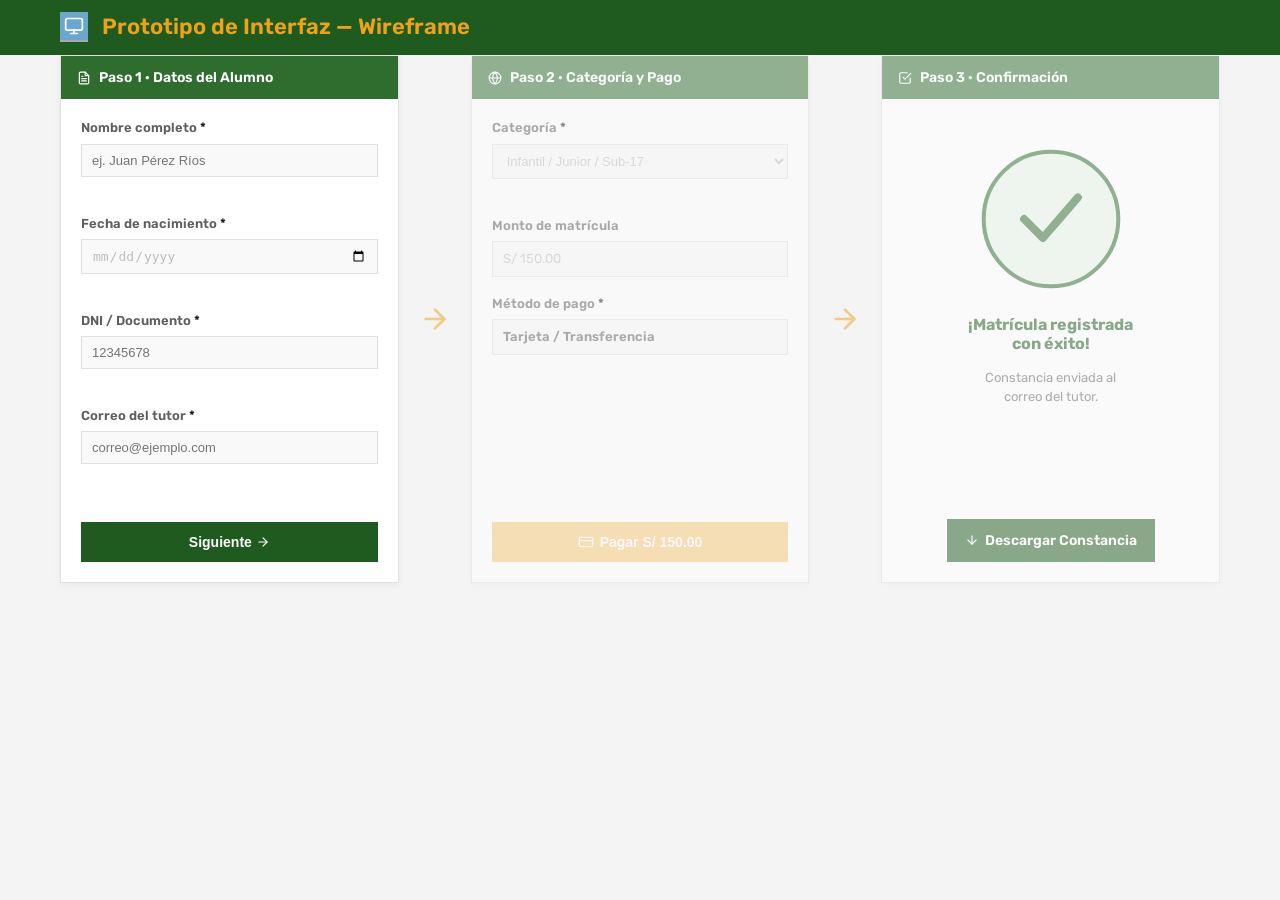
==== src/main/resources/static/index.html @ b7d51759 "Limpieza" ====
<!DOCTYPE html>
<html lang="es">
<head>
    <meta charset="UTF-8">
    <meta name="viewport" content="width=device-width, initial-scale=1.0">
    <meta name="description" content="Registra la matrícula de tu hijo en la Academia de Fútbol. Proceso en línea rápido y seguro.">
    <title>Matrícula — Academia de Fútbol</title>
    <link rel="preconnect" href="https://fonts.googleapis.com">
    <link rel="preconnect" href="https://fonts.gstatic.com" crossorigin>
    <link href="https://fonts.googleapis.com/css2?family=Rubik:wght@400;500;600;700&display=swap" rel="stylesheet">
    <link rel="stylesheet" href="css/styles.css">
</head>
<body>

    <header class="global-header">
        <div class="global-header-inner">
            <span class="global-logo">
                <svg width="20" height="20" viewBox="0 0 24 24" fill="none" stroke="currentColor" stroke-width="2" stroke-linecap="round" stroke-linejoin="round"><rect x="2" y="3" width="20" height="14" rx="2" ry="2"></rect><line x1="8" y1="21" x2="16" y2="21"></line><line x1="12" y1="17" x2="12" y2="21"></line></svg>
            </span>
            <div>
                <h1 class="global-title">Prototipo de Interfaz — Wireframe</h1>
            </div>
            <div class="global-step-indicator">
            </div>
        </div>
    </header>
    <main class="main-content">

        <div class="panel" id="paso-1">
            <div class="panel-header">
                <span class="panel-icon">
                    <svg width="14" height="14" viewBox="0 0 24 24" fill="none" stroke="currentColor" stroke-width="2" stroke-linecap="round" stroke-linejoin="round"><path d="M14 2H6a2 2 0 0 0-2 2v16a2 2 0 0 0 2 2h12a2 2 0 0 0 2-2V8z"></path><polyline points="14 2 14 8 20 8"></polyline><line x1="16" y1="13" x2="8" y2="13"></line><line x1="16" y1="17" x2="8" y2="17"></line><polyline points="10 9 9 9 8 9"></polyline></svg>
                </span>
                <span class="panel-title">Paso 1 · Datos del Alumno</span>
            </div>
            <div class="panel-body">

                <div class="campo">
                    <label for="nombre">Nombre completo <span class="req">*</span></label>
                    <input type="text" id="nombre" placeholder="ej. Juan Pérez Ríos" autocomplete="name">
                    <span class="error" id="error-nombre"></span>
                </div>

                <div class="campo">
                    <label for="fechaNacimiento">Fecha de nacimiento <span class="req">*</span></label>
                    <input type="date" id="fechaNacimiento">
                    <span class="error" id="error-fecha"></span>
                </div>

                <div class="campo">
                    <label for="dni">DNI / Documento <span class="req">*</span></label>
                    <input type="text" id="dni" placeholder="12345678" maxlength="8" autocomplete="off">
                    <span class="error" id="error-dni"></span>
                </div>

                <div class="campo">
                    <label for="correoTutor">Correo del tutor <span class="req">*</span></label>
                    <input type="email" id="correoTutor" placeholder="correo@ejemplo.com" autocomplete="email">
                    <span class="error" id="error-correo"></span>
                </div>

                <div class="panel-actions mt-auto">
                    <button type="button" class="btn-siguiente" id="btn-siguiente-1">
                        Siguiente 
                        <svg width="14" height="14" viewBox="0 0 24 24" fill="none" stroke="currentColor" stroke-width="2" stroke-linecap="round" stroke-linejoin="round" style="margin-left: 4px; vertical-align: middle;"><line x1="5" y1="12" x2="19" y2="12"></line><polyline points="12 5 19 12 12 19"></polyline></svg>
                    </button>
                </div>

            </div>
        </div>

        <div class="arrow-separator" id="arrow-1">
            <svg width="32" height="32" viewBox="0 0 24 24" fill="none" stroke="#f0a11a" stroke-width="2" stroke-linecap="round" stroke-linejoin="round"><line x1="5" y1="12" x2="19" y2="12"></line><polyline points="12 5 19 12 12 19"></polyline></svg>
        </div>

        <div class="panel disabled-panel" id="paso-2">
            <div class="panel-header">
                <span class="panel-icon">
                    <svg width="14" height="14" viewBox="0 0 24 24" fill="none" stroke="currentColor" stroke-width="2" stroke-linecap="round" stroke-linejoin="round"><circle cx="12" cy="12" r="10"></circle><line x1="2" y1="12" x2="22" y2="12"></line><path d="M12 2a15.3 15.3 0 0 1 4 10 15.3 15.3 0 0 1-4 10 15.3 15.3 0 0 1-4-10 15.3 15.3 0 0 1 4-10z"></path></svg>
                </span>
                <span class="panel-title">Paso 2 · Categoría y Pago</span>
            </div>
            <div class="panel-body">

                <div class="campo">
                    <label for="categoria">Categoría <span class="req">*</span></label>
                    <select id="categoria">
                        <option value="">Infantil / Junior / Sub-17</option>
                    </select>
                    <span class="error" id="error-categoria"></span>
                </div>

                <div class="campo">
                    <label>Monto de matrícula</label>
                    <div class="monto-display" id="montoDisplay">S/ 150.00</div>
                </div>

                <div class="campo">
                    <label>Método de pago <span class="req">*</span></label>
                    <div class="radio-group">
                        <label class="radio-option">
                            <input type="radio" name="metodoPago" value="TARJETA" id="radio-tarjeta">
                            <span class="radio-custom"></span>
                            Tarjeta / Transferencia
                        </label>
                    </div>
                    <span class="error" id="error-metodo"></span>
                </div>

                <div class="campo" id="campo-tarjeta" style="display:none">
                    <label for="numeroTarjeta">Número de tarjeta <span class="req">*</span></label>
                    <input type="text" id="numeroTarjeta" placeholder="**** **** **** 1234" maxlength="19">
                    <span class="error" id="error-tarjeta"></span>
                </div>

                <div class="panel-actions mt-auto text-center">
                    <button type="button" class="btn-pagar" id="btn-pagar" disabled>
                        <svg width="16" height="16" viewBox="0 0 24 24" fill="none" stroke="currentColor" stroke-width="2" stroke-linecap="round" stroke-linejoin="round" style="margin-right: 6px; vertical-align: middle;"><rect x="2" y="5" width="20" height="14" rx="2" ry="2"></rect><line x1="2" y1="10" x2="22" y2="10"></line></svg>
                        <span id="pagar-label">Pagar S/ 150.00</span>
                    </button>
                </div>

            </div>
        </div>

        <div class="arrow-separator" id="arrow-2">
            <svg width="32" height="32" viewBox="0 0 24 24" fill="none" stroke="#f0a11a" stroke-width="2" stroke-linecap="round" stroke-linejoin="round"><line x1="5" y1="12" x2="19" y2="12"></line><polyline points="12 5 19 12 12 19"></polyline></svg>
        </div>

        <div class="panel disabled-panel" id="paso-3">
            <div class="panel-header">
                <span class="panel-icon">
                    <svg width="14" height="14" viewBox="0 0 24 24" fill="none" stroke="currentColor" stroke-width="2" stroke-linecap="round" stroke-linejoin="round"><polyline points="9 11 12 14 22 4"></polyline><path d="M21 12v7a2 2 0 0 1-2 2H5a2 2 0 0 1-2-2V5a2 2 0 0 1 2-2h11"></path></svg>
                </span>
                <span class="panel-title">Paso 3 · Confirmación</span>
            </div>
            <div class="panel-body confirmacion-body">

                <div class="check-circle-wrapper">
                    <div class="check-circle">
                        <svg viewBox="0 0 52 52" fill="none" xmlns="http://www.w3.org/2000/svg">
                            <circle cx="26" cy="26" r="25" stroke="#2f6d2f" stroke-width="1.5" fill="#e7f3e7"/>
                            <path d="M16 26L23 33L36 18" stroke="#2f6d2f" stroke-width="3"
                                  stroke-linecap="round" stroke-linejoin="round"/>
                        </svg>
                    </div>
                </div>

                <h2 class="exito-titulo">¡Matrícula registrada<br>con éxito!</h2>
                <p class="exito-desc">Constancia enviada al<br>correo del tutor.</p>
                <p class="exito-ref" id="referenciaConfirmacion"></p>

                <div class="panel-actions col mt-auto text-center">
                    <button type="button" class="btn-descargar" id="btn-descargar" style="display:none">
                        <svg width="14" height="14" viewBox="0 0 24 24" fill="none" stroke="currentColor" stroke-width="2" stroke-linecap="round" stroke-linejoin="round" style="margin-right: 6px; vertical-align: middle;"><line x1="12" y1="5" x2="12" y2="19"></line><polyline points="19 12 12 19 5 12"></polyline></svg>
                        Descargar Constancia
                    </button>
                    <div class="placeholder-boton" id="placeholder-btn-descargar">
                        <svg width="14" height="14" viewBox="0 0 24 24" fill="none" stroke="currentColor" stroke-width="2" stroke-linecap="round" stroke-linejoin="round" style="margin-right: 6px; vertical-align: middle;"><line x1="12" y1="5" x2="12" y2="19"></line><polyline points="19 12 12 19 5 12"></polyline></svg>
                        Descargar Constancia
                    </div>
                </div>

            </div>
        </div>

    </main>

<script src="js/api.js"></script>
<script src="js/validacion.js"></script>
<script src="js/main.js"></script>
</body>
</html>
---- src/main/resources/static/css/styles.css ----
:root {
    --green: #2f6d2f;
    --green-dark: #1f5a1f;
    --green-light: #e7f3e7;
    --orange: #f0a11a;
    --orange-dark: #d48813;
    --gray-100: #f4f4f4;
    --gray-200: #e0e0e0;
    --gray-400: #bdbdbd;
    --gray-600: #5f5f5f;
    --text: #1f1f1f;
    --white: #ffffff;
    --radius: 0px; 
    --font: "Rubik", sans-serif;
}

*, *::before, *::after {
    box-sizing: border-box;
    margin: 0;
    padding: 0;
}

body {
    font-family: var(--font);
    background: var(--gray-100);
    color: var(--text);
    font-size: 14px;
    line-height: 1.4;
}

.global-header {
    background: var(--green-dark);
    color: var(--white);
}

.global-header-inner {
    max-width: 1200px;
    margin: 0 auto;
    padding: 12px 20px;
    display: flex;
    align-items: center;
    gap: 14px;
}

.global-logo {
    display: flex;
    align-items: center;
    justify-content: center;
    color: var(--white);
    background: #6ba7cc;
    padding: 4px;
    border-bottom: 2px solid #aaa;
}

.global-title {
    font-size: 22px;
    font-weight: 600;
    color: #f0a11a;
}

.global-step-indicator {
    margin-left: auto;
    font-size: 24px;
    font-weight: 700;
}

.flow-hint {
    max-width: 1200px;
    margin: 16px auto;
    padding: 0 20px;
    color: var(--gray-600);
    font-size: 14px;
    font-style: italic;
    display: flex;
    align-items: center;
    gap: 8px;
}

.main-content {
    max-width: 1200px;
    margin: 0 auto 40px;
    padding: 0 20px;
    display: flex;
    align-items: stretch;
    justify-content: space-between;
    gap: 10px;
}

.panel {
    width: 32%;
    background: var(--white);
    border: 1px solid var(--gray-200);
    display: flex;
    flex-direction: column;
    box-shadow: 0 2px 8px rgba(0,0,0,0.05);
}

.disabled-panel {
    opacity: 0.5;
    pointer-events: none;
}

.panel-header {
    background: var(--green);
    color: var(--white);
    padding: 12px 16px;
    font-weight: 600;
    font-size: 14px;
    display: flex;
    align-items: center;
    gap: 8px;
}

.panel-icon {
    display: flex;
    align-items: center;
}

.panel-body {
    padding: 20px;
    flex: 1;
    display: flex;
    flex-direction: column;
}

.campo {
    margin-bottom: 18px;
}

.campo label {
    display: block;
    font-size: 13px;
    font-weight: 600;
    color: var(--gray-600);
    margin-bottom: 6px;
}

.req {
    color: var(--text);
}

.campo input[type="text"],
.campo input[type="email"],
.campo input[type="date"],
.campo select {
    width: 100%;
    padding: 8px 10px;
    border: 1px solid var(--gray-200);
    background: #f9f9f9;
    font-size: 13px;
    color: var(--gray-400); /* Placeholder color until typed */
}

.campo input:focus,
.campo select:focus {
    outline: 1px solid var(--gray-400);
    color: var(--text);
}

.error {
    display: block;
    min-height: 16px;
    margin-top: 4px;
    font-size: 12px;
    color: #b00020;
}

.monto-display {
    width: 100%;
    padding: 8px 10px;
    border: 1px solid var(--gray-200);
    background: #f9f9f9;
    font-size: 13px;
    color: var(--gray-400);
}

.radio-group {
    display: grid;
    gap: 8px;
}

.radio-option {
    display: flex;
    align-items: center;
    gap: 8px;
    font-size: 13px;
    cursor: pointer;
    position: relative;
    border: 1px solid var(--gray-200);
    background: #f9f9f9;
    padding: 8px 10px;
    color: var(--gray-400);
}

.radio-option input {
    position: absolute;
    opacity: 0;
    pointer-events: none;
}

.panel-actions {
    margin-top: auto;
    padding-top: 20px;
}

.text-center {
    text-align: center;
}

.mt-auto {
    margin-top: auto;
}

button {
    border: none;
    padding: 12px 18px;
    font-size: 14px;
    font-weight: 600;
    cursor: pointer;
    width: 100%;
    display: inline-flex;
    align-items: center;
    justify-content: center;
}

.btn-siguiente {
    background: var(--green-dark);
    color: var(--white);
}

.btn-pagar {
    background: var(--orange);
    color: var(--white);
}

.btn-descargar {
    background: var(--green-dark);
    color: var(--white);
}

.placeholder-boton {
    background: var(--green-dark);
    color: var(--white);
    padding: 12px 18px;
    font-size: 14px;
    font-weight: 600;
    width: 100%;
    display: inline-flex;
    align-items: center;
    justify-content: center;
}

button:hover {
    filter: brightness(0.95);
}

button:disabled {
    opacity: 0.6;
    cursor: not-allowed;
}

.arrow-separator {
    display: flex;
    align-items: center;
    justify-content: center;
    padding: 0 10px;
    opacity: 0.5;
}

.arrow-separator.active {
    opacity: 1;
}

.confirmacion-body {
    text-align: center;
    align-items: center;
    justify-content: center;
}

.check-circle-wrapper {
    margin-top: 30px;
    margin-bottom: 20px;
}

.check-circle {
    display: inline-block;
}

.check-circle svg {
    width: 140px;
    height: 140px;
}

.exito-titulo {
    color: var(--green-dark);
    font-size: 16px;
    font-weight: 700;
    margin-bottom: 16px;
    line-height: 1.2;
}

.exito-desc {
    color: #666;
    font-size: 13px;
    line-height: 1.4;
}

.exito-ref {
    color: var(--gray-600);
    margin-top: 10px;
    font-size: 12px;
}

@media (max-width: 900px) {
    .main-content {
        flex-direction: column;
        align-items: center;
    }
    .panel {
        width: 100%;
        max-width: 400px;
    }
    .arrow-separator {
        transform: rotate(90deg);
        margin: 10px 0;
    }
}
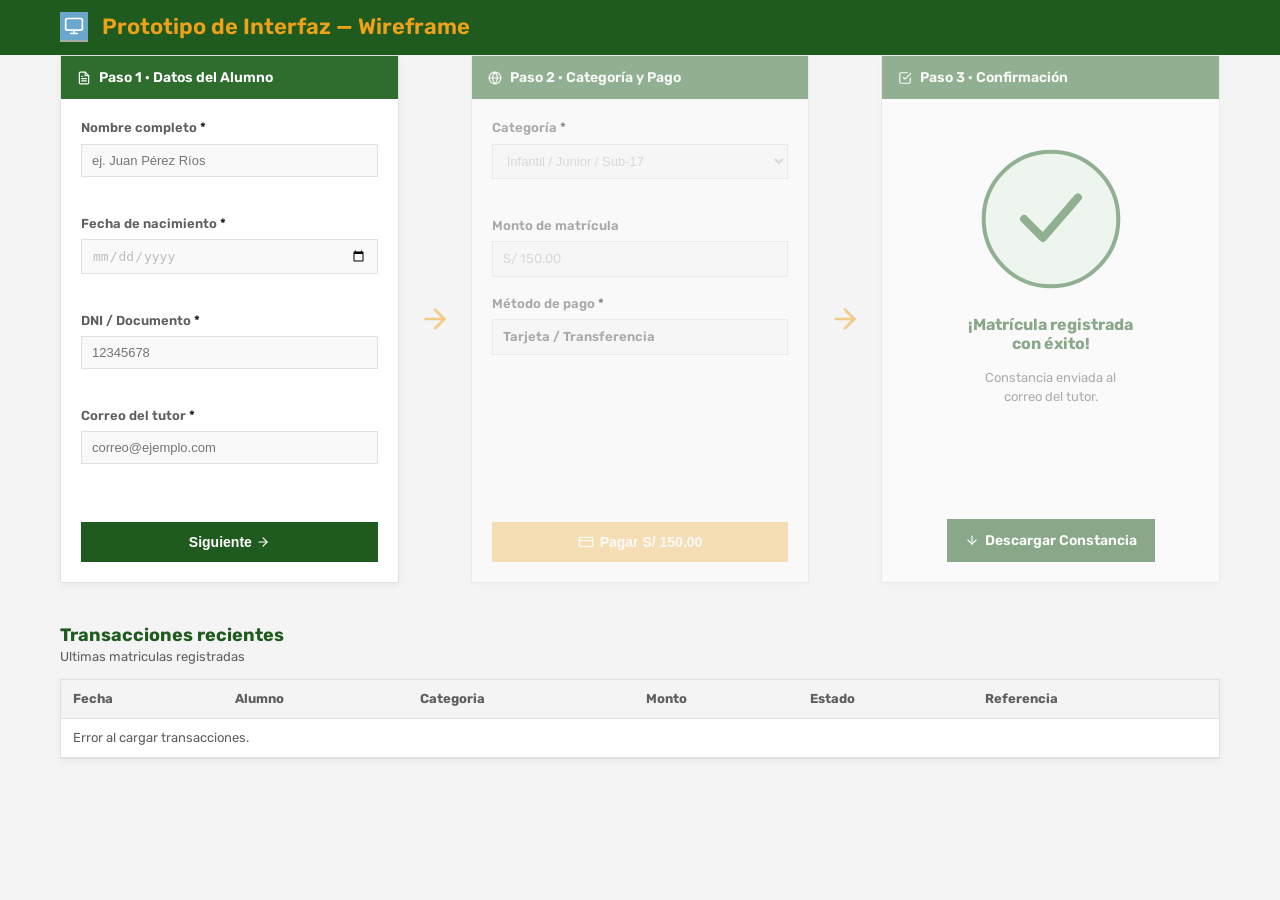
==== commit 90d87f05: "feat: add recent transactions feature with listing and UI updates" ====
--- a/src/main/resources/static/index.html
+++ b/src/main/resources/static/index.html
@@ -166,6 +166,30 @@
 
     </main>
 
+    <section class="recent-panel" id="transacciones-recientes">
+        <div class="recent-header">
+            <h2>Transacciones recientes</h2>
+            <p>Ultimas matriculas registradas</p>
+        </div>
+        <div class="recent-table-wrapper">
+            <table class="recent-table">
+                <thead>
+                    <tr>
+                        <th>Fecha</th>
+                        <th>Alumno</th>
+                        <th>Categoria</th>
+                        <th>Monto</th>
+                        <th>Estado</th>
+                        <th>Referencia</th>
+                    </tr>
+                </thead>
+                <tbody id="recent-body">
+                    <tr><td colspan="6" class="tabla-cargando">Cargando...</td></tr>
+                </tbody>
+            </table>
+        </div>
+    </section>
+
 <script src="js/api.js"></script>
 <script src="js/validacion.js"></script>
 <script src="js/main.js"></script>
--- a/src/main/resources/static/css/styles.css
+++ b/src/main/resources/static/css/styles.css
@@ -311,6 +311,97 @@
     font-size: 12px;
 }
 
+.recent-panel {
+    max-width: 1200px;
+    margin: 0 auto 40px;
+    padding: 0 20px;
+}
+
+.recent-header {
+    margin: 20px 0 12px;
+}
+
+.recent-header h2 {
+    font-size: 18px;
+    font-weight: 700;
+    color: var(--green-dark);
+}
+
+.recent-header p {
+    font-size: 13px;
+    color: var(--gray-600);
+}
+
+.recent-table-wrapper {
+    background: var(--white);
+    border: 1px solid var(--gray-200);
+    box-shadow: 0 2px 8px rgba(0,0,0,0.05);
+    overflow-x: auto;
+}
+
+.recent-table {
+    width: 100%;
+    border-collapse: collapse;
+    font-size: 13px;
+}
+
+.recent-table thead {
+    background: var(--gray-100);
+}
+
+.recent-table th,
+.recent-table td {
+    padding: 10px 12px;
+    border-bottom: 1px solid var(--gray-200);
+    text-align: left;
+    white-space: nowrap;
+}
+
+.recent-table th {
+    font-weight: 700;
+    color: var(--gray-600);
+}
+
+.tabla-cargando {
+    text-align: center;
+    color: var(--gray-600);
+}
+
+.estado-badge {
+    display: inline-flex;
+    align-items: center;
+    justify-content: center;
+    padding: 2px 8px;
+    border-radius: 12px;
+    border: 1px solid var(--gray-200);
+    font-weight: 600;
+    font-size: 11px;
+}
+
+.estado-confirmada {
+    background: var(--green-light);
+    color: var(--green-dark);
+    border-color: #cfe5cf;
+}
+
+.estado-rechazada {
+    background: #f3d6d6;
+    color: #7a1c1c;
+    border-color: #e6bcbc;
+}
+
+.estado-pendiente {
+    background: #fff2d8;
+    color: var(--orange-dark);
+    border-color: #f3ddb0;
+}
+
+.estado-en-espera {
+    background: #e6e6e6;
+    color: #4d4d4d;
+    border-color: #d4d4d4;
+}
+
 @media (max-width: 900px) {
     .main-content {
         flex-direction: column;
@@ -324,4 +415,8 @@
         transform: rotate(90deg);
         margin: 10px 0;
     }
-}
+
+    .recent-panel {
+        margin-top: 20px;
+    }
+}
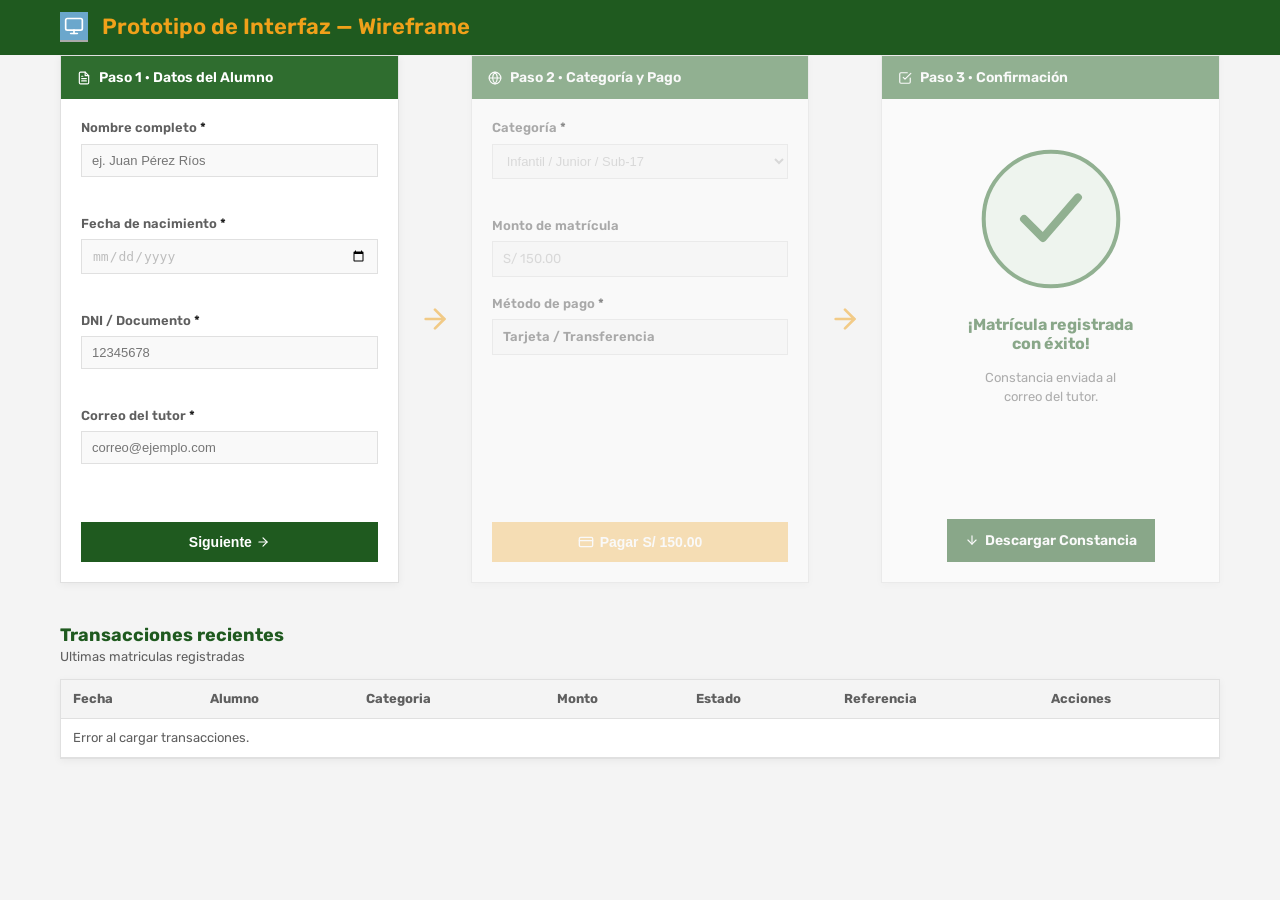
==== commit ecbb839a: "feat: add functionality to generate transaction details as .txt file and update recent transactions " ====
--- a/src/main/resources/static/index.html
+++ b/src/main/resources/static/index.html
@@ -181,10 +181,11 @@
                         <th>Monto</th>
                         <th>Estado</th>
                         <th>Referencia</th>
+                        <th>Acciones</th>
                     </tr>
                 </thead>
                 <tbody id="recent-body">
-                    <tr><td colspan="6" class="tabla-cargando">Cargando...</td></tr>
+                    <tr><td colspan="7" class="tabla-cargando">Cargando...</td></tr>
                 </tbody>
             </table>
         </div>
--- a/src/main/resources/static/css/styles.css
+++ b/src/main/resources/static/css/styles.css
@@ -238,6 +238,15 @@
     color: var(--white);
 }
 
+.btn-generar-txt {
+    background: var(--green-dark);
+    color: var(--white);
+    padding: 6px 12px;
+    font-size: 12px;
+    width: auto;
+    border-radius: 4px;
+}
+
 .placeholder-boton {
     background: var(--green-dark);
     color: var(--white);
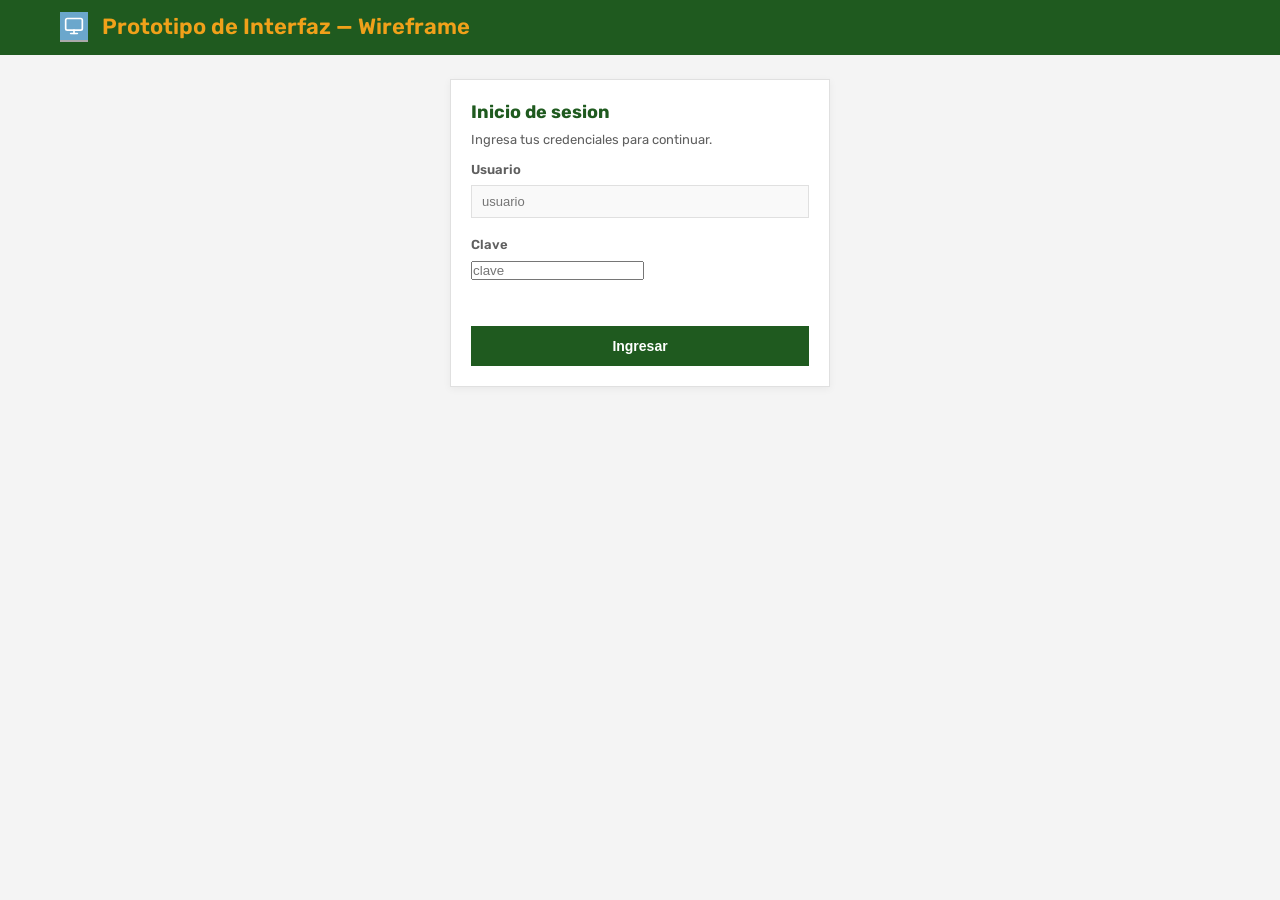
==== commit 41d35448: "feat: implement user authentication with login functionality and create user table" ====
--- a/src/main/resources/static/index.html
+++ b/src/main/resources/static/index.html
@@ -24,7 +24,28 @@
             </div>
         </div>
     </header>
-    <main class="main-content">
+
+    <section class="login-panel" id="login-panel">
+        <div class="login-card">
+            <h2>Inicio de sesion</h2>
+            <p>Ingresa tus credenciales para continuar.</p>
+            <form id="form-login" novalidate>
+                <div class="campo">
+                    <label for="login-user">Usuario</label>
+                    <input type="text" id="login-user" placeholder="usuario" autocomplete="username">
+                </div>
+                <div class="campo">
+                    <label for="login-pass">Clave</label>
+                    <input type="password" id="login-pass" placeholder="clave" autocomplete="current-password">
+                </div>
+                <p class="login-error" id="login-error"></p>
+                <button type="submit" class="btn-login" id="btn-login">Ingresar</button>
+            </form>
+        </div>
+    </section>
+
+    <div id="app-content" class="oculto">
+        <main class="main-content">
 
         <div class="panel" id="paso-1">
             <div class="panel-header">
@@ -164,9 +185,9 @@
             </div>
         </div>
 
-    </main>
-
-    <section class="recent-panel" id="transacciones-recientes">
+        </main>
+
+        <section class="recent-panel" id="transacciones-recientes">
         <div class="recent-header">
             <h2>Transacciones recientes</h2>
             <p>Ultimas matriculas registradas</p>
@@ -189,7 +210,8 @@
                 </tbody>
             </table>
         </div>
-    </section>
+        </section>
+    </div>
 
 <script src="js/api.js"></script>
 <script src="js/validacion.js"></script>
--- a/src/main/resources/static/css/styles.css
+++ b/src/main/resources/static/css/styles.css
@@ -28,6 +28,10 @@
     line-height: 1.4;
 }
 
+.oculto {
+    display: none;
+}
+
 .global-header {
     background: var(--green-dark);
     color: var(--white);
@@ -62,6 +66,44 @@
     margin-left: auto;
     font-size: 24px;
     font-weight: 700;
+}
+
+.login-panel {
+    max-width: 420px;
+    margin: 24px auto 10px;
+    padding: 0 20px;
+}
+
+.login-card {
+    background: var(--white);
+    border: 1px solid var(--gray-200);
+    box-shadow: 0 2px 8px rgba(0,0,0,0.05);
+    padding: 20px;
+}
+
+.login-card h2 {
+    font-size: 18px;
+    font-weight: 700;
+    color: var(--green-dark);
+    margin-bottom: 6px;
+}
+
+.login-card p {
+    font-size: 13px;
+    color: var(--gray-600);
+    margin-bottom: 12px;
+}
+
+.login-error {
+    min-height: 16px;
+    margin: 8px 0 12px;
+    color: #b00020;
+    font-size: 12px;
+}
+
+.btn-login {
+    background: var(--green-dark);
+    color: var(--white);
 }
 
 .flow-hint {
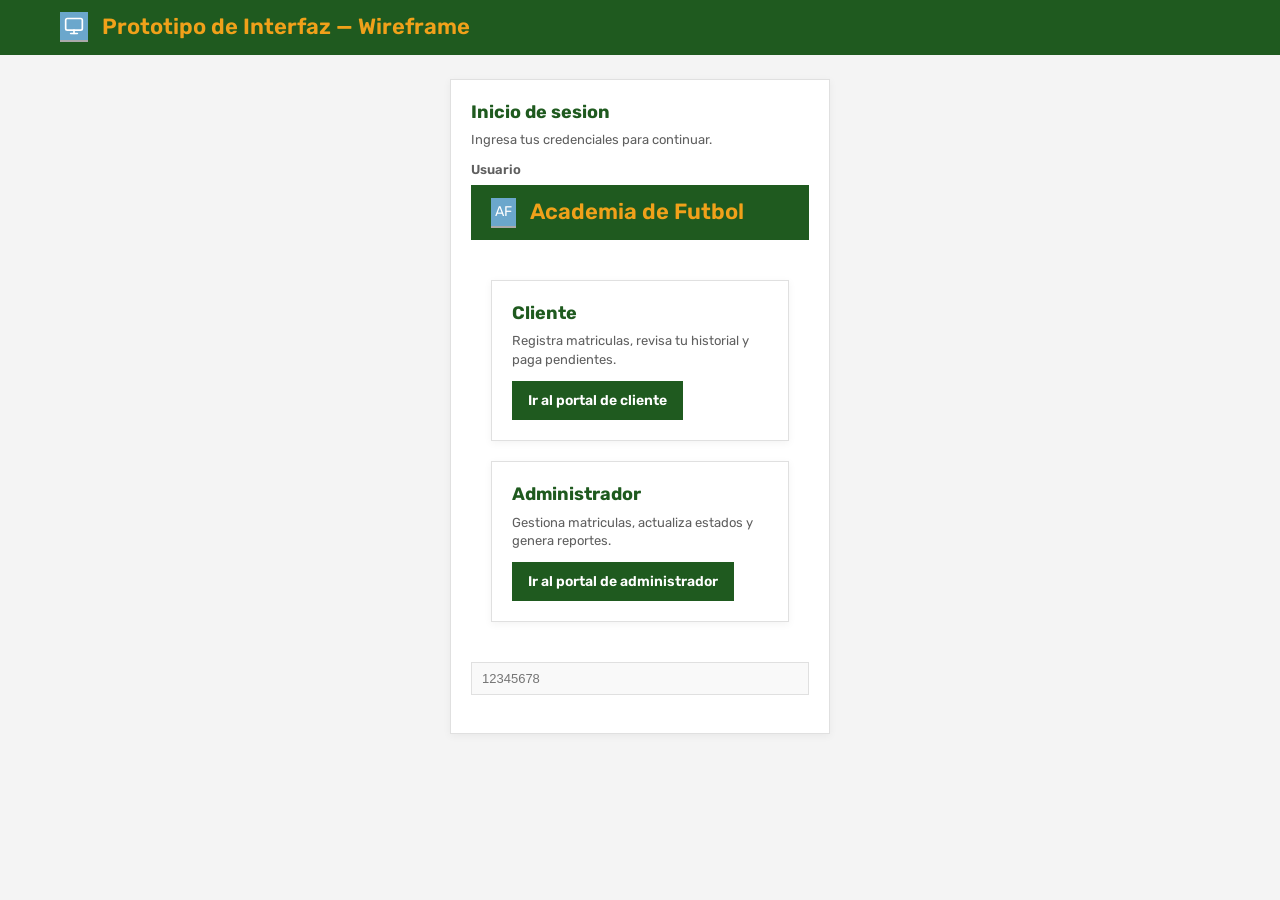
==== commit 365d87ce: "feat: implement full-stack registration, login, and matriculation payment system for students and ad" ====
--- a/src/main/resources/static/index.html
+++ b/src/main/resources/static/index.html
@@ -32,189 +32,42 @@
             <form id="form-login" novalidate>
                 <div class="campo">
                     <label for="login-user">Usuario</label>
-                    <input type="text" id="login-user" placeholder="usuario" autocomplete="username">
-                </div>
-                <div class="campo">
-                    <label for="login-pass">Clave</label>
-                    <input type="password" id="login-pass" placeholder="clave" autocomplete="current-password">
-                </div>
-                <p class="login-error" id="login-error"></p>
-                <button type="submit" class="btn-login" id="btn-login">Ingresar</button>
-            </form>
-        </div>
-    </section>
+                    <!DOCTYPE html>
+                    <html lang="es">
+                    <head>
+                        <meta charset="UTF-8">
+                        <meta name="viewport" content="width=device-width, initial-scale=1.0">
+                        <meta name="description" content="Portal de acceso para clientes y administradores.">
+                        <title>Academia de Futbol</title>
+                        <link rel="preconnect" href="https://fonts.googleapis.com">
+                        <link rel="preconnect" href="https://fonts.gstatic.com" crossorigin>
+                        <link href="https://fonts.googleapis.com/css2?family=Rubik:wght@400;500;600;700&display=swap" rel="stylesheet">
+                        <link rel="stylesheet" href="css/styles.css">
+                    </head>
+                    <body>
 
-    <div id="app-content" class="oculto">
-        <main class="main-content">
+                        <header class="global-header">
+                            <div class="global-header-inner">
+                                <span class="global-logo">AF</span>
+                                <div>
+                                    <h1 class="global-title">Academia de Futbol</h1>
+                                </div>
+                            </div>
+                        </header>
 
-        <div class="panel" id="paso-1">
-            <div class="panel-header">
-                <span class="panel-icon">
-                    <svg width="14" height="14" viewBox="0 0 24 24" fill="none" stroke="currentColor" stroke-width="2" stroke-linecap="round" stroke-linejoin="round"><path d="M14 2H6a2 2 0 0 0-2 2v16a2 2 0 0 0 2 2h12a2 2 0 0 0 2-2V8z"></path><polyline points="14 2 14 8 20 8"></polyline><line x1="16" y1="13" x2="8" y2="13"></line><line x1="16" y1="17" x2="8" y2="17"></line><polyline points="10 9 9 9 8 9"></polyline></svg>
-                </span>
-                <span class="panel-title">Paso 1 · Datos del Alumno</span>
-            </div>
-            <div class="panel-body">
+                        <main class="landing">
+                            <div class="landing-card">
+                                <h2>Cliente</h2>
+                                <p>Registra matriculas, revisa tu historial y paga pendientes.</p>
+                                <a class="btn-link" href="cliente.html">Ir al portal de cliente</a>
+                            </div>
+                            <div class="landing-card">
+                                <h2>Administrador</h2>
+                                <p>Gestiona matriculas, actualiza estados y genera reportes.</p>
+                                <a class="btn-link" href="admin.html">Ir al portal de administrador</a>
+                            </div>
+                        </main>
 
-                <div class="campo">
-                    <label for="nombre">Nombre completo <span class="req">*</span></label>
-                    <input type="text" id="nombre" placeholder="ej. Juan Pérez Ríos" autocomplete="name">
-                    <span class="error" id="error-nombre"></span>
-                </div>
-
-                <div class="campo">
-                    <label for="fechaNacimiento">Fecha de nacimiento <span class="req">*</span></label>
-                    <input type="date" id="fechaNacimiento">
-                    <span class="error" id="error-fecha"></span>
-                </div>
-
-                <div class="campo">
-                    <label for="dni">DNI / Documento <span class="req">*</span></label>
+                    </body>
+                    </html>
                     <input type="text" id="dni" placeholder="12345678" maxlength="8" autocomplete="off">
-                    <span class="error" id="error-dni"></span>
-                </div>
-
-                <div class="campo">
-                    <label for="correoTutor">Correo del tutor <span class="req">*</span></label>
-                    <input type="email" id="correoTutor" placeholder="correo@ejemplo.com" autocomplete="email">
-                    <span class="error" id="error-correo"></span>
-                </div>
-
-                <div class="panel-actions mt-auto">
-                    <button type="button" class="btn-siguiente" id="btn-siguiente-1">
-                        Siguiente 
-                        <svg width="14" height="14" viewBox="0 0 24 24" fill="none" stroke="currentColor" stroke-width="2" stroke-linecap="round" stroke-linejoin="round" style="margin-left: 4px; vertical-align: middle;"><line x1="5" y1="12" x2="19" y2="12"></line><polyline points="12 5 19 12 12 19"></polyline></svg>
-                    </button>
-                </div>
-
-            </div>
-        </div>
-
-        <div class="arrow-separator" id="arrow-1">
-            <svg width="32" height="32" viewBox="0 0 24 24" fill="none" stroke="#f0a11a" stroke-width="2" stroke-linecap="round" stroke-linejoin="round"><line x1="5" y1="12" x2="19" y2="12"></line><polyline points="12 5 19 12 12 19"></polyline></svg>
-        </div>
-
-        <div class="panel disabled-panel" id="paso-2">
-            <div class="panel-header">
-                <span class="panel-icon">
-                    <svg width="14" height="14" viewBox="0 0 24 24" fill="none" stroke="currentColor" stroke-width="2" stroke-linecap="round" stroke-linejoin="round"><circle cx="12" cy="12" r="10"></circle><line x1="2" y1="12" x2="22" y2="12"></line><path d="M12 2a15.3 15.3 0 0 1 4 10 15.3 15.3 0 0 1-4 10 15.3 15.3 0 0 1-4-10 15.3 15.3 0 0 1 4-10z"></path></svg>
-                </span>
-                <span class="panel-title">Paso 2 · Categoría y Pago</span>
-            </div>
-            <div class="panel-body">
-
-                <div class="campo">
-                    <label for="categoria">Categoría <span class="req">*</span></label>
-                    <select id="categoria">
-                        <option value="">Infantil / Junior / Sub-17</option>
-                    </select>
-                    <span class="error" id="error-categoria"></span>
-                </div>
-
-                <div class="campo">
-                    <label>Monto de matrícula</label>
-                    <div class="monto-display" id="montoDisplay">S/ 150.00</div>
-                </div>
-
-                <div class="campo">
-                    <label>Método de pago <span class="req">*</span></label>
-                    <div class="radio-group">
-                        <label class="radio-option">
-                            <input type="radio" name="metodoPago" value="TARJETA" id="radio-tarjeta">
-                            <span class="radio-custom"></span>
-                            Tarjeta / Transferencia
-                        </label>
-                    </div>
-                    <span class="error" id="error-metodo"></span>
-                </div>
-
-                <div class="campo" id="campo-tarjeta" style="display:none">
-                    <label for="numeroTarjeta">Número de tarjeta <span class="req">*</span></label>
-                    <input type="text" id="numeroTarjeta" placeholder="**** **** **** 1234" maxlength="19">
-                    <span class="error" id="error-tarjeta"></span>
-                </div>
-
-                <div class="panel-actions mt-auto text-center">
-                    <button type="button" class="btn-pagar" id="btn-pagar" disabled>
-                        <svg width="16" height="16" viewBox="0 0 24 24" fill="none" stroke="currentColor" stroke-width="2" stroke-linecap="round" stroke-linejoin="round" style="margin-right: 6px; vertical-align: middle;"><rect x="2" y="5" width="20" height="14" rx="2" ry="2"></rect><line x1="2" y1="10" x2="22" y2="10"></line></svg>
-                        <span id="pagar-label">Pagar S/ 150.00</span>
-                    </button>
-                </div>
-
-            </div>
-        </div>
-
-        <div class="arrow-separator" id="arrow-2">
-            <svg width="32" height="32" viewBox="0 0 24 24" fill="none" stroke="#f0a11a" stroke-width="2" stroke-linecap="round" stroke-linejoin="round"><line x1="5" y1="12" x2="19" y2="12"></line><polyline points="12 5 19 12 12 19"></polyline></svg>
-        </div>
-
-        <div class="panel disabled-panel" id="paso-3">
-            <div class="panel-header">
-                <span class="panel-icon">
-                    <svg width="14" height="14" viewBox="0 0 24 24" fill="none" stroke="currentColor" stroke-width="2" stroke-linecap="round" stroke-linejoin="round"><polyline points="9 11 12 14 22 4"></polyline><path d="M21 12v7a2 2 0 0 1-2 2H5a2 2 0 0 1-2-2V5a2 2 0 0 1 2-2h11"></path></svg>
-                </span>
-                <span class="panel-title">Paso 3 · Confirmación</span>
-            </div>
-            <div class="panel-body confirmacion-body">
-
-                <div class="check-circle-wrapper">
-                    <div class="check-circle">
-                        <svg viewBox="0 0 52 52" fill="none" xmlns="http://www.w3.org/2000/svg">
-                            <circle cx="26" cy="26" r="25" stroke="#2f6d2f" stroke-width="1.5" fill="#e7f3e7"/>
-                            <path d="M16 26L23 33L36 18" stroke="#2f6d2f" stroke-width="3"
-                                  stroke-linecap="round" stroke-linejoin="round"/>
-                        </svg>
-                    </div>
-                </div>
-
-                <h2 class="exito-titulo">¡Matrícula registrada<br>con éxito!</h2>
-                <p class="exito-desc">Constancia enviada al<br>correo del tutor.</p>
-                <p class="exito-ref" id="referenciaConfirmacion"></p>
-
-                <div class="panel-actions col mt-auto text-center">
-                    <button type="button" class="btn-descargar" id="btn-descargar" style="display:none">
-                        <svg width="14" height="14" viewBox="0 0 24 24" fill="none" stroke="currentColor" stroke-width="2" stroke-linecap="round" stroke-linejoin="round" style="margin-right: 6px; vertical-align: middle;"><line x1="12" y1="5" x2="12" y2="19"></line><polyline points="19 12 12 19 5 12"></polyline></svg>
-                        Descargar Constancia
-                    </button>
-                    <div class="placeholder-boton" id="placeholder-btn-descargar">
-                        <svg width="14" height="14" viewBox="0 0 24 24" fill="none" stroke="currentColor" stroke-width="2" stroke-linecap="round" stroke-linejoin="round" style="margin-right: 6px; vertical-align: middle;"><line x1="12" y1="5" x2="12" y2="19"></line><polyline points="19 12 12 19 5 12"></polyline></svg>
-                        Descargar Constancia
-                    </div>
-                </div>
-
-            </div>
-        </div>
-
-        </main>
-
-        <section class="recent-panel" id="transacciones-recientes">
-        <div class="recent-header">
-            <h2>Transacciones recientes</h2>
-            <p>Ultimas matriculas registradas</p>
-        </div>
-        <div class="recent-table-wrapper">
-            <table class="recent-table">
-                <thead>
-                    <tr>
-                        <th>Fecha</th>
-                        <th>Alumno</th>
-                        <th>Categoria</th>
-                        <th>Monto</th>
-                        <th>Estado</th>
-                        <th>Referencia</th>
-                        <th>Acciones</th>
-                    </tr>
-                </thead>
-                <tbody id="recent-body">
-                    <tr><td colspan="7" class="tabla-cargando">Cargando...</td></tr>
-                </tbody>
-            </table>
-        </div>
-        </section>
-    </div>
-
-<script src="js/api.js"></script>
-<script src="js/validacion.js"></script>
-<script src="js/main.js"></script>
-</body>
-</html>
--- a/src/main/resources/static/css/styles.css
+++ b/src/main/resources/static/css/styles.css
@@ -67,11 +67,101 @@
     font-size: 24px;
     font-weight: 700;
 }
+.landing {
+    max-width: 900px;
+    margin: 40px auto;
+    padding: 0 20px;
+    display: grid;
+    grid-template-columns: repeat(auto-fit, minmax(260px, 1fr));
+    gap: 20px;
+}
+
+.landing-card {
+    background: var(--white);
+    border: 1px solid var(--gray-200);
+    box-shadow: 0 2px 8px rgba(0,0,0,0.05);
+    padding: 20px;
+}
+
+.landing-card h2 {
+    font-size: 18px;
+    font-weight: 700;
+    color: var(--green-dark);
+    margin-bottom: 6px;
+}
+
+.landing-card p {
+    font-size: 13px;
+    color: var(--gray-600);
+    margin-bottom: 12px;
+}
+
+.btn-link {
+    display: inline-flex;
+    align-items: center;
+    justify-content: center;
+    padding: 10px 16px;
+    background: var(--green-dark);
+    color: var(--white);
+    text-decoration: none;
+    font-weight: 600;
+}
 
 .login-panel {
     max-width: 420px;
     margin: 24px auto 10px;
     padding: 0 20px;
+}
+
+.cliente-layout {
+    max-width: 1200px;
+    margin: 20px auto 40px;
+    padding: 0 20px;
+    display: grid;
+    grid-template-columns: 220px 1fr;
+    gap: 20px;
+}
+
+.cliente-sidebar {
+    background: var(--white);
+    border: 1px solid var(--gray-200);
+    box-shadow: 0 2px 8px rgba(0,0,0,0.05);
+    padding: 16px;
+    display: flex;
+    flex-direction: column;
+    gap: 10px;
+}
+
+.cliente-user {
+    font-weight: 700;
+    color: var(--green-dark);
+    margin-bottom: 6px;
+}
+
+.cliente-nav {
+    border: 1px solid var(--gray-200);
+    background: var(--gray-100);
+    padding: 10px 12px;
+    text-align: left;
+    font-weight: 600;
+    color: var(--text);
+    cursor: pointer;
+}
+
+.cliente-nav.activo {
+    background: var(--green-dark);
+    color: var(--white);
+    border-color: var(--green-dark);
+}
+
+.cliente-content {
+    min-width: 0;
+}
+
+.cliente-content .main-content {
+    max-width: 100%;
+    margin: 0 0 30px;
+    padding: 0;
 }
 
 .login-card {
@@ -126,6 +216,10 @@
     align-items: stretch;
     justify-content: space-between;
     gap: 10px;
+}
+.arrow-text {
+    font-size: 22px;
+    color: var(--orange);
 }
 
 .panel {
@@ -289,6 +383,23 @@
     border-radius: 4px;
 }
 
+.btn-accion {
+    background: #e0e0e0;
+    color: var(--text);
+    padding: 6px 10px;
+    font-size: 12px;
+    width: auto;
+    border-radius: 4px;
+    margin-left: 6px;
+}
+.btn-recargar {
+    background: var(--green-dark);
+    color: var(--white);
+    padding: 8px 12px;
+    font-size: 12px;
+    width: auto;
+}
+
 .placeholder-boton {
     background: var(--green-dark);
     color: var(--white);
@@ -363,6 +474,11 @@
 }
 
 .recent-panel {
+    max-width: 1200px;
+    margin: 0 auto 40px;
+    padding: 0 20px;
+}
+.historial-panel {
     max-width: 1200px;
     margin: 0 auto 40px;
     padding: 0 20px;
@@ -451,6 +567,120 @@
     background: #e6e6e6;
     color: #4d4d4d;
     border-color: #d4d4d4;
+}
+
+.estado-anulada {
+    background: #e6e6e6;
+    color: #4d4d4d;
+    border-color: #d4d4d4;
+}
+
+.reporte-panel {
+    max-width: 1200px;
+    margin: 0 auto 40px;
+    padding: 0 20px;
+}
+.admin-panel {
+    max-width: 1200px;
+    margin: 20px auto 30px;
+    padding: 0 20px;
+}
+
+.admin-header {
+    display: flex;
+    flex-wrap: wrap;
+    align-items: center;
+    justify-content: space-between;
+    gap: 10px;
+    margin-bottom: 12px;
+}
+
+.admin-header h2 {
+    font-size: 18px;
+    font-weight: 700;
+    color: var(--green-dark);
+}
+
+.admin-header p {
+    font-size: 13px;
+    color: var(--gray-600);
+}
+
+.admin-actions {
+    display: flex;
+    align-items: center;
+    gap: 8px;
+}
+
+.admin-actions select {
+    padding: 6px 8px;
+    border: 1px solid var(--gray-200);
+}
+
+.reporte-card {
+    background: var(--white);
+    border: 1px solid var(--gray-200);
+    box-shadow: 0 2px 8px rgba(0,0,0,0.05);
+    padding: 20px;
+}
+
+.reporte-card h2 {
+    font-size: 18px;
+    font-weight: 700;
+    color: var(--green-dark);
+    margin-bottom: 6px;
+}
+
+.reporte-card p {
+    font-size: 13px;
+    color: var(--gray-600);
+    margin-bottom: 12px;
+}
+
+.reporte-form {
+    margin-bottom: 12px;
+}
+
+.reporte-fila {
+    display: grid;
+    grid-template-columns: repeat(2, minmax(140px, 1fr));
+    gap: 12px;
+}
+
+.btn-reporte {
+    background: var(--green-dark);
+    color: var(--white);
+    margin-top: 8px;
+}
+
+.reporte-resultado {
+    min-height: 20px;
+    color: var(--gray-600);
+    font-size: 13px;
+}
+
+.reporte-grid {
+    display: grid;
+    grid-template-columns: repeat(auto-fit, minmax(140px, 1fr));
+    gap: 12px;
+}
+
+.reporte-item {
+    border: 1px solid var(--gray-200);
+    padding: 10px 12px;
+    background: var(--gray-100);
+}
+
+.reporte-item span {
+    display: block;
+    color: var(--gray-600);
+    font-size: 12px;
+    margin-bottom: 4px;
+}
+
+.reporte-item strong {
+    font-size: 14px;
+    color: var(--text);
 }
 
 @media (max-width: 900px) {
@@ -470,4 +700,8 @@
     .recent-panel {
         margin-top: 20px;
     }
-}
+
+    .cliente-layout {
+        grid-template-columns: 1fr;
+    }
+}
--- a/src/main/resources/static/css/styles.css
+++ b/src/main/resources/static/css/styles.css
@@ -67,11 +67,101 @@
     font-size: 24px;
     font-weight: 700;
 }
+.landing {
+    max-width: 900px;
+    margin: 40px auto;
+    padding: 0 20px;
+    display: grid;
+    grid-template-columns: repeat(auto-fit, minmax(260px, 1fr));
+    gap: 20px;
+}
+
+.landing-card {
+    background: var(--white);
+    border: 1px solid var(--gray-200);
+    box-shadow: 0 2px 8px rgba(0,0,0,0.05);
+    padding: 20px;
+}
+
+.landing-card h2 {
+    font-size: 18px;
+    font-weight: 700;
+    color: var(--green-dark);
+    margin-bottom: 6px;
+}
+
+.landing-card p {
+    font-size: 13px;
+    color: var(--gray-600);
+    margin-bottom: 12px;
+}
+
+.btn-link {
+    display: inline-flex;
+    align-items: center;
+    justify-content: center;
+    padding: 10px 16px;
+    background: var(--green-dark);
+    color: var(--white);
+    text-decoration: none;
+    font-weight: 600;
+}
 
 .login-panel {
     max-width: 420px;
     margin: 24px auto 10px;
     padding: 0 20px;
+}
+
+.cliente-layout {
+    max-width: 1200px;
+    margin: 20px auto 40px;
+    padding: 0 20px;
+    display: grid;
+    grid-template-columns: 220px 1fr;
+    gap: 20px;
+}
+
+.cliente-sidebar {
+    background: var(--white);
+    border: 1px solid var(--gray-200);
+    box-shadow: 0 2px 8px rgba(0,0,0,0.05);
+    padding: 16px;
+    display: flex;
+    flex-direction: column;
+    gap: 10px;
+}
+
+.cliente-user {
+    font-weight: 700;
+    color: var(--green-dark);
+    margin-bottom: 6px;
+}
+
+.cliente-nav {
+    border: 1px solid var(--gray-200);
+    background: var(--gray-100);
+    padding: 10px 12px;
+    text-align: left;
+    font-weight: 600;
+    color: var(--text);
+    cursor: pointer;
+}
+
+.cliente-nav.activo {
+    background: var(--green-dark);
+    color: var(--white);
+    border-color: var(--green-dark);
+}
+
+.cliente-content {
+    min-width: 0;
+}
+
+.cliente-content .main-content {
+    max-width: 100%;
+    margin: 0 0 30px;
+    padding: 0;
 }
 
 .login-card {
@@ -126,6 +216,10 @@
     align-items: stretch;
     justify-content: space-between;
     gap: 10px;
+}
+.arrow-text {
+    font-size: 22px;
+    color: var(--orange);
 }
 
 .panel {
@@ -289,6 +383,23 @@
     border-radius: 4px;
 }
 
+.btn-accion {
+    background: #e0e0e0;
+    color: var(--text);
+    padding: 6px 10px;
+    font-size: 12px;
+    width: auto;
+    border-radius: 4px;
+    margin-left: 6px;
+}
+.btn-recargar {
+    background: var(--green-dark);
+    color: var(--white);
+    padding: 8px 12px;
+    font-size: 12px;
+    width: auto;
+}
+
 .placeholder-boton {
     background: var(--green-dark);
     color: var(--white);
@@ -363,6 +474,11 @@
 }
 
 .recent-panel {
+    max-width: 1200px;
+    margin: 0 auto 40px;
+    padding: 0 20px;
+}
+.historial-panel {
     max-width: 1200px;
     margin: 0 auto 40px;
     padding: 0 20px;
@@ -451,6 +567,120 @@
     background: #e6e6e6;
     color: #4d4d4d;
     border-color: #d4d4d4;
+}
+
+.estado-anulada {
+    background: #e6e6e6;
+    color: #4d4d4d;
+    border-color: #d4d4d4;
+}
+
+.reporte-panel {
+    max-width: 1200px;
+    margin: 0 auto 40px;
+    padding: 0 20px;
+}
+.admin-panel {
+    max-width: 1200px;
+    margin: 20px auto 30px;
+    padding: 0 20px;
+}
+
+.admin-header {
+    display: flex;
+    flex-wrap: wrap;
+    align-items: center;
+    justify-content: space-between;
+    gap: 10px;
+    margin-bottom: 12px;
+}
+
+.admin-header h2 {
+    font-size: 18px;
+    font-weight: 700;
+    color: var(--green-dark);
+}
+
+.admin-header p {
+    font-size: 13px;
+    color: var(--gray-600);
+}
+
+.admin-actions {
+    display: flex;
+    align-items: center;
+    gap: 8px;
+}
+
+.admin-actions select {
+    padding: 6px 8px;
+    border: 1px solid var(--gray-200);
+}
+
+.reporte-card {
+    background: var(--white);
+    border: 1px solid var(--gray-200);
+    box-shadow: 0 2px 8px rgba(0,0,0,0.05);
+    padding: 20px;
+}
+
+.reporte-card h2 {
+    font-size: 18px;
+    font-weight: 700;
+    color: var(--green-dark);
+    margin-bottom: 6px;
+}
+
+.reporte-card p {
+    font-size: 13px;
+    color: var(--gray-600);
+    margin-bottom: 12px;
+}
+
+.reporte-form {
+    margin-bottom: 12px;
+}
+
+.reporte-fila {
+    display: grid;
+    grid-template-columns: repeat(2, minmax(140px, 1fr));
+    gap: 12px;
+}
+
+.btn-reporte {
+    background: var(--green-dark);
+    color: var(--white);
+    margin-top: 8px;
+}
+
+.reporte-resultado {
+    min-height: 20px;
+    color: var(--gray-600);
+    font-size: 13px;
+}
+
+.reporte-grid {
+    display: grid;
+    grid-template-columns: repeat(auto-fit, minmax(140px, 1fr));
+    gap: 12px;
+}
+
+.reporte-item {
+    border: 1px solid var(--gray-200);
+    padding: 10px 12px;
+    background: var(--gray-100);
+}
+
+.reporte-item span {
+    display: block;
+    color: var(--gray-600);
+    font-size: 12px;
+    margin-bottom: 4px;
+}
+
+.reporte-item strong {
+    font-size: 14px;
+    color: var(--text);
 }
 
 @media (max-width: 900px) {
@@ -470,4 +700,8 @@
     .recent-panel {
         margin-top: 20px;
     }
-}
+
+    .cliente-layout {
+        grid-template-columns: 1fr;
+    }
+}
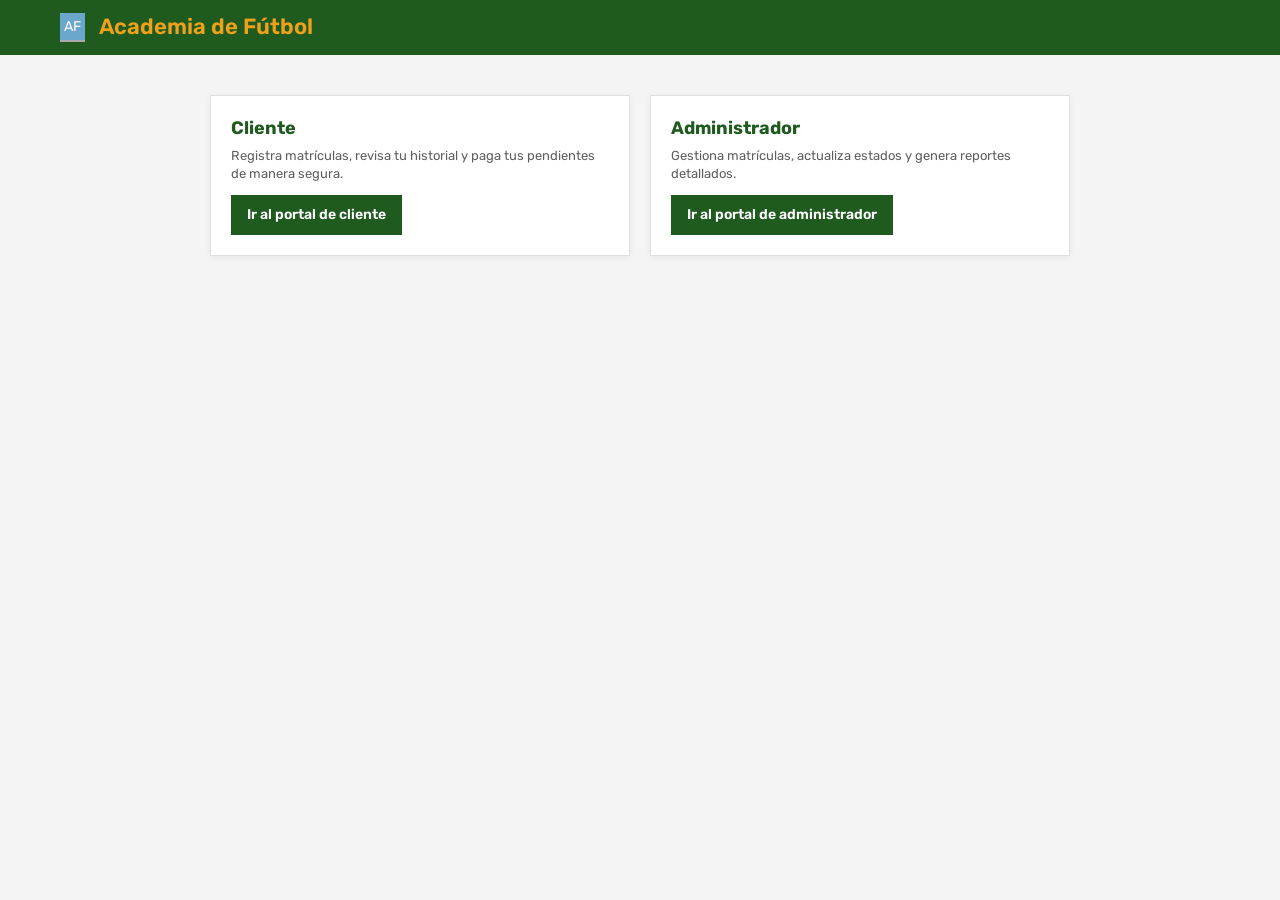
==== commit 9f4b1a87: "feat: implement client portal frontend with authentication, payment management, and history display" ====
--- a/src/main/resources/static/index.html
+++ b/src/main/resources/static/index.html
@@ -1,73 +1,41 @@
 <!DOCTYPE html>
 <html lang="es">
+
 <head>
     <meta charset="UTF-8">
     <meta name="viewport" content="width=device-width, initial-scale=1.0">
-    <meta name="description" content="Registra la matrícula de tu hijo en la Academia de Fútbol. Proceso en línea rápido y seguro.">
-    <title>Matrícula — Academia de Fútbol</title>
+    <meta name="description" content="Portal de acceso para clientes y administradores de la Academia de Fútbol.">
+    <title>Academia de Fútbol</title>
     <link rel="preconnect" href="https://fonts.googleapis.com">
     <link rel="preconnect" href="https://fonts.gstatic.com" crossorigin>
     <link href="https://fonts.googleapis.com/css2?family=Rubik:wght@400;500;600;700&display=swap" rel="stylesheet">
     <link rel="stylesheet" href="css/styles.css">
 </head>
+
 <body>
 
     <header class="global-header">
         <div class="global-header-inner">
-            <span class="global-logo">
-                <svg width="20" height="20" viewBox="0 0 24 24" fill="none" stroke="currentColor" stroke-width="2" stroke-linecap="round" stroke-linejoin="round"><rect x="2" y="3" width="20" height="14" rx="2" ry="2"></rect><line x1="8" y1="21" x2="16" y2="21"></line><line x1="12" y1="17" x2="12" y2="21"></line></svg>
-            </span>
+            <span class="global-logo">AF</span>
             <div>
-                <h1 class="global-title">Prototipo de Interfaz — Wireframe</h1>
-            </div>
-            <div class="global-step-indicator">
+                <h1 class="global-title">Academia de Fútbol</h1>
             </div>
         </div>
     </header>
 
-    <section class="login-panel" id="login-panel">
-        <div class="login-card">
-            <h2>Inicio de sesion</h2>
-            <p>Ingresa tus credenciales para continuar.</p>
-            <form id="form-login" novalidate>
-                <div class="campo">
-                    <label for="login-user">Usuario</label>
-                    <!DOCTYPE html>
-                    <html lang="es">
-                    <head>
-                        <meta charset="UTF-8">
-                        <meta name="viewport" content="width=device-width, initial-scale=1.0">
-                        <meta name="description" content="Portal de acceso para clientes y administradores.">
-                        <title>Academia de Futbol</title>
-                        <link rel="preconnect" href="https://fonts.googleapis.com">
-                        <link rel="preconnect" href="https://fonts.gstatic.com" crossorigin>
-                        <link href="https://fonts.googleapis.com/css2?family=Rubik:wght@400;500;600;700&display=swap" rel="stylesheet">
-                        <link rel="stylesheet" href="css/styles.css">
-                    </head>
-                    <body>
+    <main class="landing">
+        <div class="landing-card">
+            <h2>Cliente</h2>
+            <p>Registra matrículas, revisa tu historial y paga tus pendientes de manera segura.</p>
+            <a class="btn-link" href="cliente.html">Ir al portal de cliente</a>
+        </div>
+        <div class="landing-card">
+            <h2>Administrador</h2>
+            <p>Gestiona matrículas, actualiza estados y genera reportes detallados.</p>
+            <a class="btn-link" href="admin.html">Ir al portal de administrador</a>
+        </div>
+    </main>
 
-                        <header class="global-header">
-                            <div class="global-header-inner">
-                                <span class="global-logo">AF</span>
-                                <div>
-                                    <h1 class="global-title">Academia de Futbol</h1>
-                                </div>
-                            </div>
-                        </header>
+</body>
 
-                        <main class="landing">
-                            <div class="landing-card">
-                                <h2>Cliente</h2>
-                                <p>Registra matriculas, revisa tu historial y paga pendientes.</p>
-                                <a class="btn-link" href="cliente.html">Ir al portal de cliente</a>
-                            </div>
-                            <div class="landing-card">
-                                <h2>Administrador</h2>
-                                <p>Gestiona matriculas, actualiza estados y genera reportes.</p>
-                                <a class="btn-link" href="admin.html">Ir al portal de administrador</a>
-                            </div>
-                        </main>
-
-                    </body>
-                    </html>
-                    <input type="text" id="dni" placeholder="12345678" maxlength="8" autocomplete="off">
+</html>
--- a/src/main/resources/static/css/styles.css
+++ b/src/main/resources/static/css/styles.css
@@ -705,3 +705,25 @@
         grid-template-columns: 1fr;
     }
 }
+
+.pago-mensaje {
+    margin-top: 15px;
+    padding: 10px;
+    font-size: 13px;
+    font-weight: 600;
+    text-align: center;
+    display: none;
+}
+.pago-mensaje.exito {
+    display: block;
+    background: var(--green-light);
+    color: var(--green-dark);
+    border: 1px solid #cfe5cf;
+}
+.pago-mensaje.error {
+    display: block;
+    background: #f3d6d6;
+    color: #7a1c1c;
+    border: 1px solid #e6bcbc;
+}
+
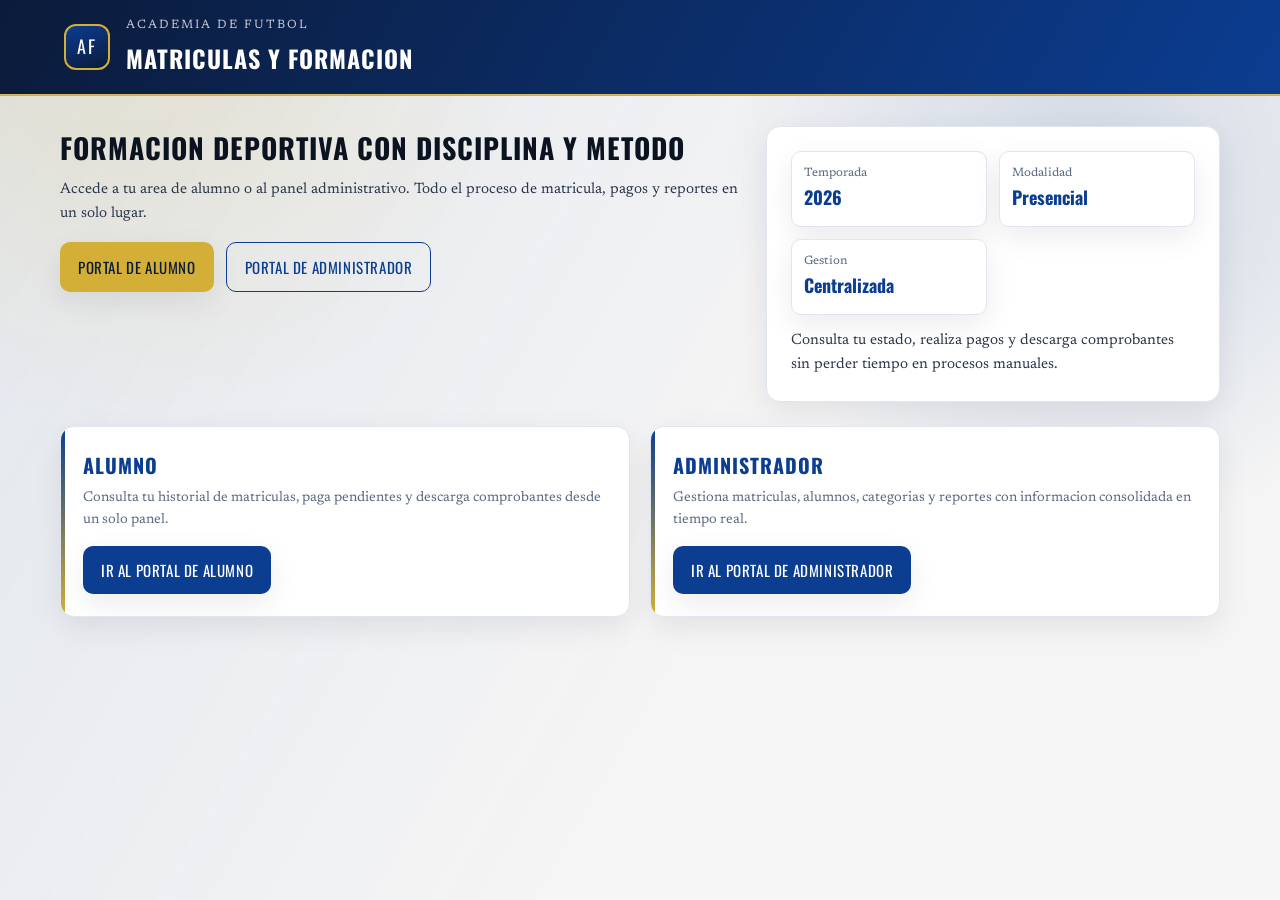
==== commit afe4b24a: "Refactor styles and HTML structure for improved design and usability - Updated CSS styles to enhance" ====
--- a/src/main/resources/static/index.html
+++ b/src/main/resources/static/index.html
@@ -4,34 +4,63 @@
 <head>
     <meta charset="UTF-8">
     <meta name="viewport" content="width=device-width, initial-scale=1.0">
-    <meta name="description" content="Portal de acceso para clientes y administradores de la Academia de Fútbol.">
-    <title>Academia de Fútbol</title>
+    <meta name="description" content="Portal de acceso para alumnos y administradores de la Academia de Futbol.">
+    <title>Academia de Futbol</title>
     <link rel="preconnect" href="https://fonts.googleapis.com">
     <link rel="preconnect" href="https://fonts.gstatic.com" crossorigin>
-    <link href="https://fonts.googleapis.com/css2?family=Rubik:wght@400;500;600;700&display=swap" rel="stylesheet">
+    <link href="https://fonts.googleapis.com/css2?family=Oswald:wght@400;600;700&family=Newsreader:wght@300;400;600&display=swap" rel="stylesheet">
     <link rel="stylesheet" href="css/styles.css">
 </head>
 
-<body>
+<body class="theme-landing">
 
     <header class="global-header">
         <div class="global-header-inner">
             <span class="global-logo">AF</span>
             <div>
-                <h1 class="global-title">Academia de Fútbol</h1>
+                <div class="global-kicker">Academia de Futbol</div>
+                <h1 class="global-title">Matriculas y formacion</h1>
             </div>
         </div>
     </header>
 
+    <section class="hero landing-hero">
+        <div class="hero-content reveal">
+            <h2>Formacion deportiva con disciplina y metodo</h2>
+            <p>Accede a tu area de alumno o al panel administrativo. Todo el proceso de matricula, pagos y reportes en un solo lugar.</p>
+            <div class="hero-actions">
+                <a class="btn-link gold" href="cliente.html">Portal de Alumno</a>
+                <a class="btn-link secondary" href="admin.html">Portal de Administrador</a>
+            </div>
+        </div>
+        <div class="hero-card reveal delay-1">
+            <div class="stat-grid">
+                <div class="stat-card">
+                    <span>Temporada</span>
+                    <strong>2026</strong>
+                </div>
+                <div class="stat-card">
+                    <span>Modalidad</span>
+                    <strong>Presencial</strong>
+                </div>
+                <div class="stat-card">
+                    <span>Gestion</span>
+                    <strong>Centralizada</strong>
+                </div>
+            </div>
+            <p style="margin-top: 14px; color: var(--ink-700);">Consulta tu estado, realiza pagos y descarga comprobantes sin perder tiempo en procesos manuales.</p>
+        </div>
+    </section>
+
     <main class="landing">
-        <div class="landing-card">
-            <h2>Cliente</h2>
-            <p>Registra matrículas, revisa tu historial y paga tus pendientes de manera segura.</p>
-            <a class="btn-link" href="cliente.html">Ir al portal de cliente</a>
+        <div class="landing-card reveal">
+            <h2>Alumno</h2>
+            <p>Consulta tu historial de matriculas, paga pendientes y descarga comprobantes desde un solo panel.</p>
+            <a class="btn-link" href="cliente.html">Ir al portal de alumno</a>
         </div>
-        <div class="landing-card">
+        <div class="landing-card reveal delay-1">
             <h2>Administrador</h2>
-            <p>Gestiona matrículas, actualiza estados y genera reportes detallados.</p>
+            <p>Gestiona matriculas, alumnos, categorias y reportes con informacion consolidada en tiempo real.</p>
             <a class="btn-link" href="admin.html">Ir al portal de administrador</a>
         </div>
     </main>
--- a/src/main/resources/static/css/styles.css
+++ b/src/main/resources/static/css/styles.css
@@ -1,17 +1,39 @@
+@import url('https://fonts.googleapis.com/css2?family=Oswald:wght@400;600;700&family=Newsreader:wght@300;400;600&display=swap');
+
 :root {
-    --green: #2f6d2f;
-    --green-dark: #1f5a1f;
-    --green-light: #e7f3e7;
-    --orange: #f0a11a;
-    --orange-dark: #d48813;
-    --gray-100: #f4f4f4;
-    --gray-200: #e0e0e0;
-    --gray-400: #bdbdbd;
-    --gray-600: #5f5f5f;
-    --text: #1f1f1f;
+    --navy-900: #0b1b3a;
+    --navy-800: #0b2f66;
+    --navy-700: #0b3d91;
+    --navy-600: #1b4fa0;
+    --gold-500: #d4af37;
+    --gold-600: #b48a24;
+    --field-500: #1e7f4f;
+    --field-600: #15633b;
+    --surface: #ffffff;
+    --surface-alt: #f5f5f5;
+    --surface-muted: #eef2f7;
+    --ink-900: #0b1220;
+    --ink-700: #2a364a;
+    --ink-500: #5a6a83;
+    --line: #dfe6ef;
+    --shadow-1: 0 10px 30px rgba(11, 18, 32, 0.08);
+    --shadow-2: 0 18px 45px rgba(11, 18, 32, 0.12);
+    --radius: 14px;
+    --radius-sm: 10px;
+    --font-body: "Newsreader", serif;
+    --font-heading: "Oswald", sans-serif;
+    --font: var(--font-body);
+    --green: var(--field-500);
+    --green-dark: var(--navy-700);
+    --green-light: #e3f2e8;
+    --orange: var(--gold-500);
+    --orange-dark: var(--gold-600);
+    --gray-100: var(--surface-alt);
+    --gray-200: var(--line);
+    --gray-400: #8a94a7;
+    --gray-600: var(--ink-500);
+    --text: var(--ink-900);
     --white: #ffffff;
-    --radius: 0px; 
-    --font: "Rubik", sans-serif;
 }
 
 *, *::before, *::after {
@@ -21,55 +43,228 @@
 }
 
 body {
-    font-family: var(--font);
-    background: var(--gray-100);
+    font-family: var(--font-body);
+    background: var(--surface-alt);
     color: var(--text);
-    font-size: 14px;
-    line-height: 1.4;
+    font-size: 15px;
+    line-height: 1.6;
+    min-height: 100vh;
+    position: relative;
+}
+
+body::before {
+    content: "";
+    position: fixed;
+    inset: 0;
+    background: radial-gradient(700px circle at 10% 0%, rgba(212, 175, 55, 0.18), transparent 60%),
+        radial-gradient(600px circle at 85% 20%, rgba(11, 61, 145, 0.16), transparent 60%);
+    z-index: -2;
+}
+
+body::after {
+    content: "";
+    position: fixed;
+    inset: 0;
+    background: linear-gradient(120deg, rgba(11, 61, 145, 0.08), transparent 60%);
+    z-index: -3;
+}
+
+a {
+    color: inherit;
+    text-decoration: none;
 }
 
 .oculto {
-    display: none;
+    display: none !important;
 }
 
 .global-header {
-    background: var(--green-dark);
+    background: linear-gradient(120deg, var(--navy-900), var(--navy-700));
     color: var(--white);
+    border-bottom: 2px solid var(--gold-500);
+    position: relative;
+}
+
+.global-header::after {
+    content: "";
+    position: absolute;
+    left: 0;
+    right: 0;
+    bottom: -1px;
+    height: 1px;
+    background: rgba(255, 255, 255, 0.15);
 }
 
 .global-header-inner {
     max-width: 1200px;
     margin: 0 auto;
-    padding: 12px 20px;
-    display: flex;
-    align-items: center;
-    gap: 14px;
+    padding: 16px 24px;
+    display: flex;
+    align-items: center;
+    gap: 16px;
 }
 
 .global-logo {
+    width: 46px;
+    height: 46px;
+    border-radius: 12px;
+    background: linear-gradient(160deg, var(--navy-700), var(--navy-900));
+    border: 2px solid var(--gold-500);
+    color: var(--white);
     display: flex;
     align-items: center;
     justify-content: center;
+    font-family: var(--font-heading);
+    font-size: 18px;
+    letter-spacing: 2px;
+}
+
+.global-title {
+    font-family: var(--font-heading);
+    font-size: 24px;
+    letter-spacing: 1px;
+    text-transform: uppercase;
     color: var(--white);
-    background: #6ba7cc;
-    padding: 4px;
-    border-bottom: 2px solid #aaa;
-}
-
-.global-title {
-    font-size: 22px;
-    font-weight: 600;
-    color: #f0a11a;
+}
+
+.global-kicker {
+    font-size: 12px;
+    letter-spacing: 2px;
+    text-transform: uppercase;
+    color: rgba(255, 255, 255, 0.75);
+    margin-bottom: 4px;
 }
 
 .global-step-indicator {
     margin-left: auto;
-    font-size: 24px;
-    font-weight: 700;
-}
+    font-family: var(--font-heading);
+    font-size: 22px;
+    color: var(--gold-500);
+}
+
+.hero,
+.role-hero {
+    max-width: 1200px;
+    margin: 30px auto 12px;
+    padding: 0 20px;
+    display: grid;
+    grid-template-columns: 1.2fr 0.8fr;
+    gap: 24px;
+    align-items: stretch;
+}
+
+.role-hero {
+    margin-top: 18px;
+    grid-template-columns: 1fr;
+}
+
+.role-hero-inner {
+    display: grid;
+    grid-template-columns: 1.2fr 0.8fr;
+    gap: 24px;
+}
+
+.role-hero--admin .role-hero-card {
+    background: linear-gradient(140deg, rgba(11, 61, 145, 0.08), rgba(212, 175, 55, 0.08));
+}
+
+.role-hero--cliente .role-hero-card {
+    background: linear-gradient(140deg, rgba(30, 127, 79, 0.08), rgba(212, 175, 55, 0.1));
+}
+
+.hero-card,
+.role-hero-card,
+.card {
+    background: var(--surface);
+    border: 1px solid var(--line);
+    border-radius: var(--radius);
+    box-shadow: var(--shadow-1);
+    padding: 24px;
+}
+
+.hero-content h2,
+.role-hero-content h2 {
+    font-family: var(--font-heading);
+    font-size: 28px;
+    letter-spacing: 1px;
+    text-transform: uppercase;
+    margin-bottom: 8px;
+}
+
+.hero-content p,
+.role-hero-content p {
+    color: var(--ink-700);
+}
+
+.hero-actions {
+    display: flex;
+    flex-wrap: wrap;
+    gap: 12px;
+    margin-top: 16px;
+}
+
+.role-kicker {
+    font-size: 12px;
+    letter-spacing: 2px;
+    text-transform: uppercase;
+    color: var(--gold-600);
+    font-weight: 600;
+    margin-bottom: 8px;
+}
+
+.role-list {
+    list-style: none;
+    margin-top: 12px;
+    display: grid;
+    gap: 8px;
+    color: var(--ink-700);
+}
+
+.role-list li {
+    padding-left: 14px;
+    position: relative;
+}
+
+.role-list li::before {
+    content: "";
+    width: 6px;
+    height: 6px;
+    border-radius: 50%;
+    background: var(--gold-500);
+    position: absolute;
+    left: 0;
+    top: 8px;
+}
+
+.stat-grid {
+    display: grid;
+    grid-template-columns: repeat(auto-fit, minmax(140px, 1fr));
+    gap: 12px;
+}
+
+.stat-card {
+    background: var(--surface);
+    border: 1px solid var(--line);
+    border-radius: var(--radius-sm);
+    padding: 12px;
+    box-shadow: var(--shadow-1);
+}
+
+.stat-card span {
+    display: block;
+    font-size: 12px;
+    color: var(--ink-500);
+}
+
+.stat-card strong {
+    font-family: var(--font-heading);
+    font-size: 18px;
+    color: var(--navy-700);
+}
+
 .landing {
-    max-width: 900px;
-    margin: 40px auto;
+    max-width: 1200px;
+    margin: 24px auto 50px;
     padding: 0 20px;
     display: grid;
     grid-template-columns: repeat(auto-fit, minmax(260px, 1fr));
@@ -77,81 +272,142 @@
 }
 
 .landing-card {
-    background: var(--white);
-    border: 1px solid var(--gray-200);
-    box-shadow: 0 2px 8px rgba(0,0,0,0.05);
-    padding: 20px;
+    background: var(--surface);
+    border: 1px solid var(--line);
+    border-radius: var(--radius);
+    box-shadow: var(--shadow-1);
+    padding: 22px;
+    position: relative;
+    overflow: hidden;
+}
+
+.landing-card::before {
+    content: "";
+    position: absolute;
+    left: 0;
+    top: 0;
+    width: 4px;
+    height: 100%;
+    background: linear-gradient(180deg, var(--navy-700), var(--gold-500));
 }
 
 .landing-card h2 {
-    font-size: 18px;
-    font-weight: 700;
-    color: var(--green-dark);
+    font-family: var(--font-heading);
+    font-size: 20px;
+    letter-spacing: 1px;
+    text-transform: uppercase;
+    color: var(--navy-700);
     margin-bottom: 6px;
 }
 
 .landing-card p {
-    font-size: 13px;
-    color: var(--gray-600);
-    margin-bottom: 12px;
+    font-size: 14px;
+    color: var(--ink-500);
+    margin-bottom: 14px;
+}
+
+.btn-link,
+button {
+    border: 0;
+    border-radius: var(--radius-sm);
+    font-family: var(--font-heading);
+    letter-spacing: 0.6px;
+    text-transform: uppercase;
+    cursor: pointer;
+    transition: transform 0.2s ease, box-shadow 0.2s ease, filter 0.2s ease;
 }
 
 .btn-link {
     display: inline-flex;
     align-items: center;
     justify-content: center;
-    padding: 10px 16px;
-    background: var(--green-dark);
+    padding: 12px 18px;
+    background: var(--navy-700);
     color: var(--white);
-    text-decoration: none;
-    font-weight: 600;
+    box-shadow: var(--shadow-1);
+}
+
+.btn-link.secondary {
+    background: transparent;
+    color: var(--navy-700);
+    border: 1px solid var(--navy-700);
+    box-shadow: none;
+}
+
+.btn-link.gold {
+    background: var(--gold-500);
+    color: var(--navy-900);
 }
 
 .login-panel {
-    max-width: 420px;
-    margin: 24px auto 10px;
+    max-width: 460px;
+    margin: 26px auto 10px;
     padding: 0 20px;
 }
 
-.cliente-layout {
+.cliente-layout,
+.admin-layout {
     max-width: 1200px;
-    margin: 20px auto 40px;
+    margin: 20px auto 50px;
     padding: 0 20px;
     display: grid;
-    grid-template-columns: 220px 1fr;
+    grid-template-columns: 260px 1fr;
     gap: 20px;
-}
-
-.cliente-sidebar {
-    background: var(--white);
-    border: 1px solid var(--gray-200);
-    box-shadow: 0 2px 8px rgba(0,0,0,0.05);
+    align-items: start;
+}
+
+.cliente-sidebar,
+.admin-sidebar {
+    background: var(--surface);
+    border: 1px solid var(--line);
+    border-radius: var(--radius);
+    box-shadow: var(--shadow-1);
     padding: 16px;
     display: flex;
     flex-direction: column;
     gap: 10px;
+    position: sticky;
+    top: 18px;
+}
+
+.cliente-sidebar .btn-link,
+.admin-sidebar .btn-link {
+    background: var(--surface-muted);
+    color: var(--ink-700);
+    border: 1px solid var(--line);
+    box-shadow: none;
 }
 
 .cliente-user {
-    font-weight: 700;
-    color: var(--green-dark);
-    margin-bottom: 6px;
-}
-
-.cliente-nav {
-    border: 1px solid var(--gray-200);
-    background: var(--gray-100);
+    font-family: var(--font-heading);
+    font-size: 14px;
+    letter-spacing: 1px;
+    text-transform: uppercase;
+    color: var(--navy-700);
+    padding: 10px 12px;
+    background: var(--surface-muted);
+    border-radius: var(--radius-sm);
+    border: 1px solid var(--line);
+    white-space: pre-line;
+}
+
+.cliente-nav,
+.admin-nav {
+    border: 1px solid var(--line);
+    background: var(--surface-alt);
     padding: 10px 12px;
     text-align: left;
     font-weight: 600;
-    color: var(--text);
+    color: var(--ink-700);
     cursor: pointer;
-}
-
-.cliente-nav.activo {
-    background: var(--green-dark);
+    border-radius: var(--radius-sm);
+}
+
+.cliente-nav.activo,
+.admin-nav.activo {
+    background: var(--navy-700);
     color: var(--white);
-    border-color: var(--green-dark);
+    border-color: var(--navy-700);
 }
 
 .cliente-content {
@@ -165,70 +421,79 @@
 }
 
 .login-card {
-    background: var(--white);
-    border: 1px solid var(--gray-200);
-    box-shadow: 0 2px 8px rgba(0,0,0,0.05);
-    padding: 20px;
+    background: var(--surface);
+    border: 1px solid var(--line);
+    border-radius: var(--radius);
+    box-shadow: var(--shadow-2);
+    padding: 22px;
 }
 
 .login-card h2 {
-    font-size: 18px;
-    font-weight: 700;
-    color: var(--green-dark);
+    font-family: var(--font-heading);
+    font-size: 20px;
+    text-transform: uppercase;
+    letter-spacing: 1px;
+    color: var(--navy-700);
     margin-bottom: 6px;
 }
 
 .login-card p {
-    font-size: 13px;
-    color: var(--gray-600);
+    font-size: 14px;
+    color: var(--ink-500);
     margin-bottom: 12px;
 }
 
 .login-error {
     min-height: 16px;
     margin: 8px 0 12px;
-    color: #b00020;
+    color: #9a1b2f;
     font-size: 12px;
 }
 
 .btn-login {
-    background: var(--green-dark);
+    background: var(--navy-700);
     color: var(--white);
+    width: 100%;
 }
 
 .flow-hint {
     max-width: 1200px;
     margin: 16px auto;
     padding: 0 20px;
-    color: var(--gray-600);
+    color: var(--ink-500);
     font-size: 14px;
     font-style: italic;
     display: flex;
     align-items: center;
     gap: 8px;
+}
+
+.dashboard-intro {
+    margin-bottom: 18px;
 }
 
 .main-content {
     max-width: 1200px;
     margin: 0 auto 40px;
     padding: 0 20px;
-    display: flex;
-    align-items: stretch;
-    justify-content: space-between;
-    gap: 10px;
-}
+    display: grid;
+    grid-template-columns: repeat(auto-fit, minmax(220px, 1fr));
+    gap: 16px;
+}
+
 .arrow-text {
     font-size: 22px;
-    color: var(--orange);
+    color: var(--gold-500);
 }
 
 .panel {
-    width: 32%;
-    background: var(--white);
-    border: 1px solid var(--gray-200);
+    background: var(--surface);
+    border: 1px solid var(--line);
+    border-radius: var(--radius);
     display: flex;
     flex-direction: column;
-    box-shadow: 0 2px 8px rgba(0,0,0,0.05);
+    box-shadow: var(--shadow-1);
+    overflow: hidden;
 }
 
 .disabled-panel {
@@ -237,7 +502,7 @@
 }
 
 .panel-header {
-    background: var(--green);
+    background: linear-gradient(120deg, var(--field-500), var(--navy-700));
     color: var(--white);
     padding: 12px 16px;
     font-weight: 600;
@@ -245,6 +510,9 @@
     display: flex;
     align-items: center;
     gap: 8px;
+    font-family: var(--font-heading);
+    text-transform: uppercase;
+    letter-spacing: 0.8px;
 }
 
 .panel-icon {
@@ -253,44 +521,51 @@
 }
 
 .panel-body {
-    padding: 20px;
+    padding: 18px;
     flex: 1;
     display: flex;
     flex-direction: column;
 }
 
 .campo {
-    margin-bottom: 18px;
+    margin-bottom: 16px;
 }
 
 .campo label {
     display: block;
     font-size: 13px;
     font-weight: 600;
-    color: var(--gray-600);
+    color: var(--ink-700);
     margin-bottom: 6px;
 }
 
 .req {
-    color: var(--text);
+    color: var(--gold-600);
 }
 
 .campo input[type="text"],
 .campo input[type="email"],
 .campo input[type="date"],
+.campo input[type="number"],
+.campo input[type="password"],
 .campo select {
     width: 100%;
-    padding: 8px 10px;
-    border: 1px solid var(--gray-200);
-    background: #f9f9f9;
-    font-size: 13px;
-    color: var(--gray-400); /* Placeholder color until typed */
+    padding: 10px 12px;
+    border: 1px solid var(--line);
+    background: var(--white);
+    font-size: 14px;
+    color: var(--ink-900);
+    border-radius: var(--radius-sm);
+}
+
+.campo input::placeholder {
+    color: var(--gray-400);
 }
 
 .campo input:focus,
 .campo select:focus {
-    outline: 1px solid var(--gray-400);
-    color: var(--text);
+    outline: 2px solid rgba(212, 175, 55, 0.35);
+    border-color: var(--gold-500);
 }
 
 .error {
@@ -298,16 +573,17 @@
     min-height: 16px;
     margin-top: 4px;
     font-size: 12px;
-    color: #b00020;
+    color: #9a1b2f;
 }
 
 .monto-display {
     width: 100%;
-    padding: 8px 10px;
-    border: 1px solid var(--gray-200);
-    background: #f9f9f9;
-    font-size: 13px;
-    color: var(--gray-400);
+    padding: 10px 12px;
+    border: 1px solid var(--line);
+    background: var(--surface-muted);
+    font-size: 14px;
+    color: var(--ink-700);
+    border-radius: var(--radius-sm);
 }
 
 .radio-group {
@@ -322,10 +598,11 @@
     font-size: 13px;
     cursor: pointer;
     position: relative;
-    border: 1px solid var(--gray-200);
-    background: #f9f9f9;
+    border: 1px solid var(--line);
+    background: var(--surface-alt);
     padding: 8px 10px;
-    color: var(--gray-400);
+    color: var(--ink-700);
+    border-radius: var(--radius-sm);
 }
 
 .radio-option input {
@@ -336,7 +613,7 @@
 
 .panel-actions {
     margin-top: auto;
-    padding-top: 20px;
+    padding-top: 18px;
 }
 
 .text-center {
@@ -348,60 +625,67 @@
 }
 
 button {
-    border: none;
     padding: 12px 18px;
     font-size: 14px;
     font-weight: 600;
-    cursor: pointer;
+    display: inline-flex;
+    align-items: center;
+    justify-content: center;
+}
+
+.btn-siguiente,
+.btn-descargar {
+    background: var(--navy-700);
+    color: var(--white);
     width: 100%;
-    display: inline-flex;
-    align-items: center;
-    justify-content: center;
-}
-
-.btn-siguiente {
-    background: var(--green-dark);
-    color: var(--white);
 }
 
 .btn-pagar {
-    background: var(--orange);
-    color: var(--white);
-}
-
-.btn-descargar {
-    background: var(--green-dark);
-    color: var(--white);
+    background: var(--gold-500);
+    color: var(--navy-900);
+    width: 100%;
 }
 
 .btn-generar-txt {
-    background: var(--green-dark);
-    color: var(--white);
-    padding: 6px 12px;
-    font-size: 12px;
-    width: auto;
-    border-radius: 4px;
-}
-
-.btn-accion {
-    background: #e0e0e0;
-    color: var(--text);
-    padding: 6px 10px;
-    font-size: 12px;
-    width: auto;
-    border-radius: 4px;
-    margin-left: 6px;
-}
-.btn-recargar {
-    background: var(--green-dark);
+    background: var(--field-500);
     color: var(--white);
     padding: 8px 12px;
     font-size: 12px;
     width: auto;
+    border-radius: var(--radius-sm);
+}
+
+.btn-accion {
+    background: var(--surface);
+    color: var(--ink-700);
+    padding: 8px 12px;
+    font-size: 12px;
+    width: auto;
+    border-radius: var(--radius-sm);
+    border: 1px solid var(--line);
+}
+
+.btn-accion + .btn-accion,
+.btn-generar-txt + .btn-accion {
+    margin-left: 6px;
+}
+
+.btn-recargar {
+    background: var(--navy-700);
+    color: var(--white);
+    padding: 8px 12px;
+    font-size: 12px;
+    width: auto;
+}
+
+.btn-reporte {
+    background: var(--navy-700);
+    color: var(--white);
+    margin-top: 8px;
 }
 
 .placeholder-boton {
-    background: var(--green-dark);
+    background: var(--navy-700);
     color: var(--white);
     padding: 12px 18px;
     font-size: 14px;
@@ -410,15 +694,27 @@
     display: inline-flex;
     align-items: center;
     justify-content: center;
-}
-
-button:hover {
-    filter: brightness(0.95);
+    border-radius: var(--radius-sm);
+}
+
+button:hover,
+.btn-link:hover {
+    transform: translateY(-1px);
+    filter: brightness(1.02);
 }
 
 button:disabled {
-    opacity: 0.6;
+    opacity: 0.55;
     cursor: not-allowed;
+    transform: none;
+}
+
+button:focus-visible,
+a:focus-visible,
+input:focus-visible,
+select:focus-visible {
+    outline: 2px solid var(--gold-500);
+    outline-offset: 2px;
 }
 
 .arrow-separator {
@@ -454,7 +750,7 @@
 }
 
 .exito-titulo {
-    color: var(--green-dark);
+    color: var(--navy-700);
     font-size: 16px;
     font-weight: 700;
     margin-bottom: 16px;
@@ -462,26 +758,22 @@
 }
 
 .exito-desc {
-    color: #666;
+    color: var(--ink-500);
     font-size: 13px;
     line-height: 1.4;
 }
 
 .exito-ref {
-    color: var(--gray-600);
+    color: var(--ink-500);
     margin-top: 10px;
     font-size: 12px;
 }
 
-.recent-panel {
-    max-width: 1200px;
-    margin: 0 auto 40px;
-    padding: 0 20px;
-}
+.recent-panel,
 .historial-panel {
     max-width: 1200px;
     margin: 0 auto 40px;
-    padding: 0 20px;
+    padding: 0;
 }
 
 .recent-header {
@@ -489,20 +781,24 @@
 }
 
 .recent-header h2 {
+    font-family: var(--font-heading);
     font-size: 18px;
     font-weight: 700;
-    color: var(--green-dark);
+    color: var(--navy-700);
+    letter-spacing: 0.8px;
+    text-transform: uppercase;
 }
 
 .recent-header p {
     font-size: 13px;
-    color: var(--gray-600);
+    color: var(--ink-500);
 }
 
 .recent-table-wrapper {
-    background: var(--white);
-    border: 1px solid var(--gray-200);
-    box-shadow: 0 2px 8px rgba(0,0,0,0.05);
+    background: var(--surface);
+    border: 1px solid var(--line);
+    border-radius: var(--radius);
+    box-shadow: var(--shadow-1);
     overflow-x: auto;
 }
 
@@ -513,42 +809,50 @@
 }
 
 .recent-table thead {
-    background: var(--gray-100);
+    background: var(--surface-muted);
 }
 
 .recent-table th,
 .recent-table td {
-    padding: 10px 12px;
-    border-bottom: 1px solid var(--gray-200);
+    padding: 12px 12px;
+    border-bottom: 1px solid var(--line);
     text-align: left;
     white-space: nowrap;
 }
 
 .recent-table th {
     font-weight: 700;
-    color: var(--gray-600);
+    color: var(--ink-700);
+    font-family: var(--font-heading);
+    letter-spacing: 0.6px;
+    text-transform: uppercase;
+    font-size: 12px;
+}
+
+.recent-table tbody tr:nth-child(even) {
+    background: #f8fafc;
 }
 
 .tabla-cargando {
     text-align: center;
-    color: var(--gray-600);
+    color: var(--ink-500);
 }
 
 .estado-badge {
     display: inline-flex;
     align-items: center;
     justify-content: center;
-    padding: 2px 8px;
+    padding: 2px 10px;
     border-radius: 12px;
-    border: 1px solid var(--gray-200);
+    border: 1px solid var(--line);
     font-weight: 600;
     font-size: 11px;
 }
 
 .estado-confirmada {
-    background: var(--green-light);
-    color: var(--green-dark);
-    border-color: #cfe5cf;
+    background: #e2f1ea;
+    color: var(--field-600);
+    border-color: #cde7dc;
 }
 
 .estado-rechazada {
@@ -558,28 +862,19 @@
 }
 
 .estado-pendiente {
-    background: #fff2d8;
-    color: var(--orange-dark);
+    background: #fff0cf;
+    color: var(--gold-600);
     border-color: #f3ddb0;
 }
 
-.estado-en-espera {
-    background: #e6e6e6;
+.estado-en-espera,
+.estado-anulada {
+    background: #eef1f6;
     color: #4d4d4d;
-    border-color: #d4d4d4;
-}
-
-.estado-anulada {
-    background: #e6e6e6;
-    color: #4d4d4d;
-    border-color: #d4d4d4;
-}
-
-.reporte-panel {
-    max-width: 1200px;
-    margin: 0 auto 40px;
-    padding: 0 20px;
-}
+    border-color: #d4dbe6;
+}
+
+.reporte-panel,
 .admin-panel {
     max-width: 1200px;
     margin: 20px auto 30px;
@@ -596,44 +891,73 @@
 }
 
 .admin-header h2 {
+    font-family: var(--font-heading);
     font-size: 18px;
     font-weight: 700;
-    color: var(--green-dark);
+    color: var(--navy-700);
+    letter-spacing: 0.8px;
+    text-transform: uppercase;
 }
 
 .admin-header p {
     font-size: 13px;
-    color: var(--gray-600);
+    color: var(--ink-500);
+}
+
+.admin-form-card {
+    background: var(--surface);
+    border: 1px solid var(--line);
+    border-left: 3px solid var(--gold-500);
+    padding: 16px 20px;
+    margin-bottom: 20px;
+    border-radius: var(--radius);
+    box-shadow: var(--shadow-1);
+}
+
+.admin-form-card h3 {
+    font-size: 15px;
+    color: var(--navy-700);
+    margin-bottom: 6px;
+    font-family: var(--font-heading);
+    letter-spacing: 0.6px;
+    text-transform: uppercase;
 }
 
 .admin-actions {
     display: flex;
     align-items: center;
+    flex-wrap: wrap;
     gap: 8px;
 }
 
 .admin-actions select {
-    padding: 6px 8px;
-    border: 1px solid var(--gray-200);
+    padding: 8px 10px;
+    border: 1px solid var(--line);
+    border-radius: var(--radius-sm);
+    background: var(--surface);
 }
 
 .reporte-card {
-    background: var(--white);
-    border: 1px solid var(--gray-200);
-    box-shadow: 0 2px 8px rgba(0,0,0,0.05);
+    background: var(--surface);
+    border: 1px solid var(--line);
+    border-radius: var(--radius);
+    box-shadow: var(--shadow-1);
     padding: 20px;
 }
 
 .reporte-card h2 {
+    font-family: var(--font-heading);
     font-size: 18px;
     font-weight: 700;
-    color: var(--green-dark);
+    color: var(--navy-700);
     margin-bottom: 6px;
+    letter-spacing: 0.8px;
+    text-transform: uppercase;
 }
 
 .reporte-card p {
     font-size: 13px;
-    color: var(--gray-600);
+    color: var(--ink-500);
     margin-bottom: 12px;
 }
 
@@ -647,15 +971,9 @@
     gap: 12px;
 }
 
-.btn-reporte {
-    background: var(--green-dark);
-    color: var(--white);
-    margin-top: 8px;
-}
-
 .reporte-resultado {
     min-height: 20px;
-    color: var(--gray-600);
+    color: var(--ink-500);
     font-size: 13px;
 }
 
@@ -666,14 +984,15 @@
 }
 
 .reporte-item {
-    border: 1px solid var(--gray-200);
+    border: 1px solid var(--line);
     padding: 10px 12px;
-    background: var(--gray-100);
+    background: var(--surface-muted);
+    border-radius: var(--radius-sm);
 }
 
 .reporte-item span {
     display: block;
-    color: var(--gray-600);
+    color: var(--ink-500);
     font-size: 12px;
     margin-bottom: 4px;
 }
@@ -683,27 +1002,53 @@
     color: var(--text);
 }
 
-@media (max-width: 900px) {
-    .main-content {
-        flex-direction: column;
-        align-items: center;
-    }
-    .panel {
-        width: 100%;
-        max-width: 400px;
-    }
-    .arrow-separator {
-        transform: rotate(90deg);
-        margin: 10px 0;
-    }
-
-    .recent-panel {
-        margin-top: 20px;
-    }
-
-    .cliente-layout {
-        grid-template-columns: 1fr;
-    }
+.pago-grid {
+    display: grid;
+    grid-template-columns: minmax(0, 1fr) minmax(0, 360px);
+    gap: 16px;
+}
+
+.pago-card {
+    background: var(--surface);
+    border: 1px solid var(--line);
+    border-radius: var(--radius);
+    box-shadow: var(--shadow-1);
+    padding: 18px;
+}
+
+.pago-subtitulo {
+    font-family: var(--font-heading);
+    letter-spacing: 0.6px;
+    text-transform: uppercase;
+    color: var(--navy-700);
+    margin-bottom: 12px;
+}
+
+.pago-resumen {
+    display: grid;
+    grid-template-columns: repeat(2, minmax(0, 1fr));
+    gap: 12px;
+}
+
+.pago-resumen div {
+    background: var(--surface-muted);
+    border: 1px solid var(--line);
+    border-radius: var(--radius-sm);
+    padding: 10px 12px;
+}
+
+.pago-resumen span {
+    display: block;
+    font-size: 11px;
+    color: var(--ink-500);
+    text-transform: uppercase;
+    letter-spacing: 1px;
+}
+
+.pago-resumen strong {
+    font-family: var(--font-heading);
+    color: var(--navy-700);
+    font-size: 14px;
 }
 
 .pago-mensaje {
@@ -713,13 +1058,16 @@
     font-weight: 600;
     text-align: center;
     display: none;
-}
+    border-radius: var(--radius-sm);
+}
+
 .pago-mensaje.exito {
     display: block;
-    background: var(--green-light);
-    color: var(--green-dark);
+    background: #e3f2e8;
+    color: var(--field-600);
     border: 1px solid #cfe5cf;
 }
+
 .pago-mensaje.error {
     display: block;
     background: #f3d6d6;
@@ -727,3 +1075,61 @@
     border: 1px solid #e6bcbc;
 }
 
+.reveal {
+    animation: fadeUp 0.6s ease both;
+}
+
+.reveal.delay-1 {
+    animation-delay: 0.1s;
+}
+
+.reveal.delay-2 {
+    animation-delay: 0.2s;
+}
+
+@keyframes fadeUp {
+    from {
+        opacity: 0;
+        transform: translateY(8px);
+    }
+    to {
+        opacity: 1;
+        transform: translateY(0);
+    }
+}
+
+@media (max-width: 980px) {
+    .hero,
+    .role-hero-inner {
+        grid-template-columns: 1fr;
+    }
+
+    .cliente-layout,
+    .admin-layout {
+        grid-template-columns: 1fr;
+    }
+
+    .cliente-sidebar,
+    .admin-sidebar {
+        position: static;
+    }
+
+    .pago-grid {
+        grid-template-columns: 1fr;
+    }
+}
+
+@media (max-width: 900px) {
+    .main-content {
+        grid-template-columns: 1fr;
+    }
+
+    .arrow-separator {
+        transform: rotate(90deg);
+        margin: 10px 0;
+    }
+
+    .recent-panel {
+        margin-top: 20px;
+    }
+}
